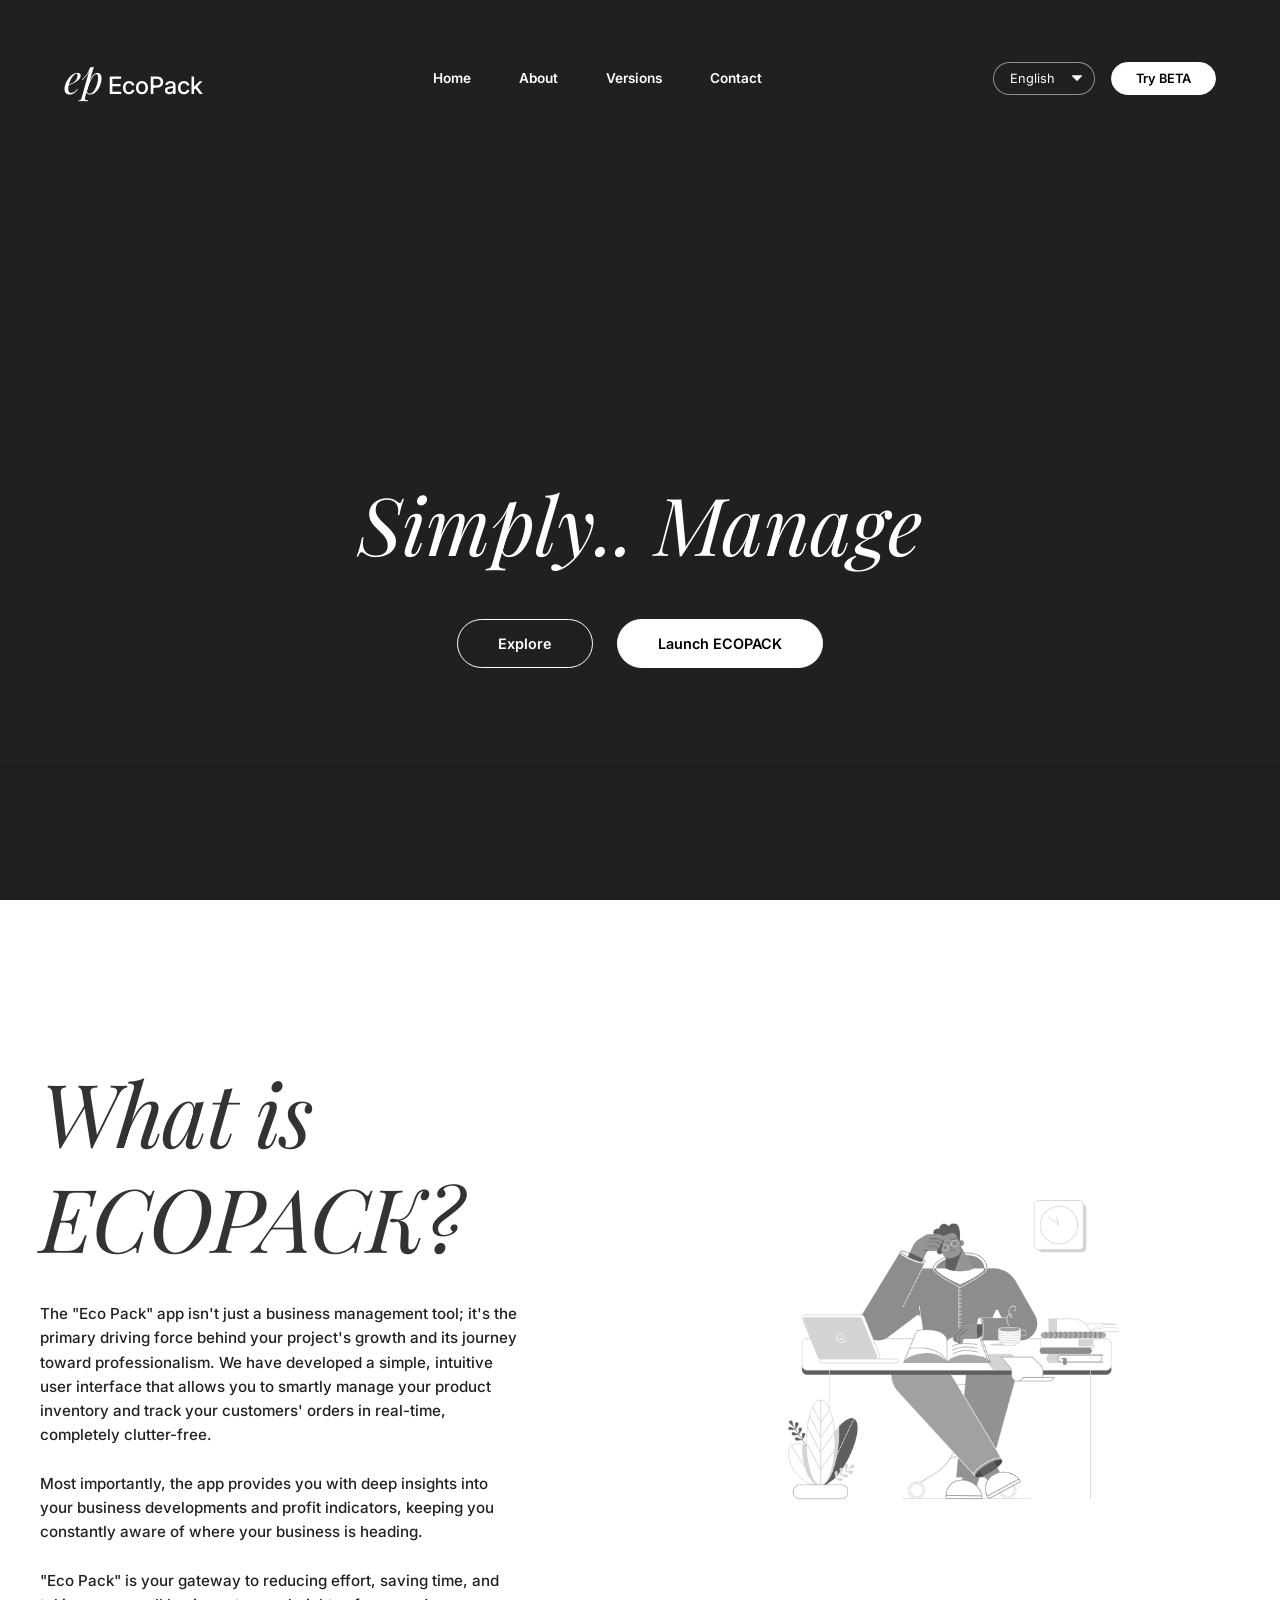
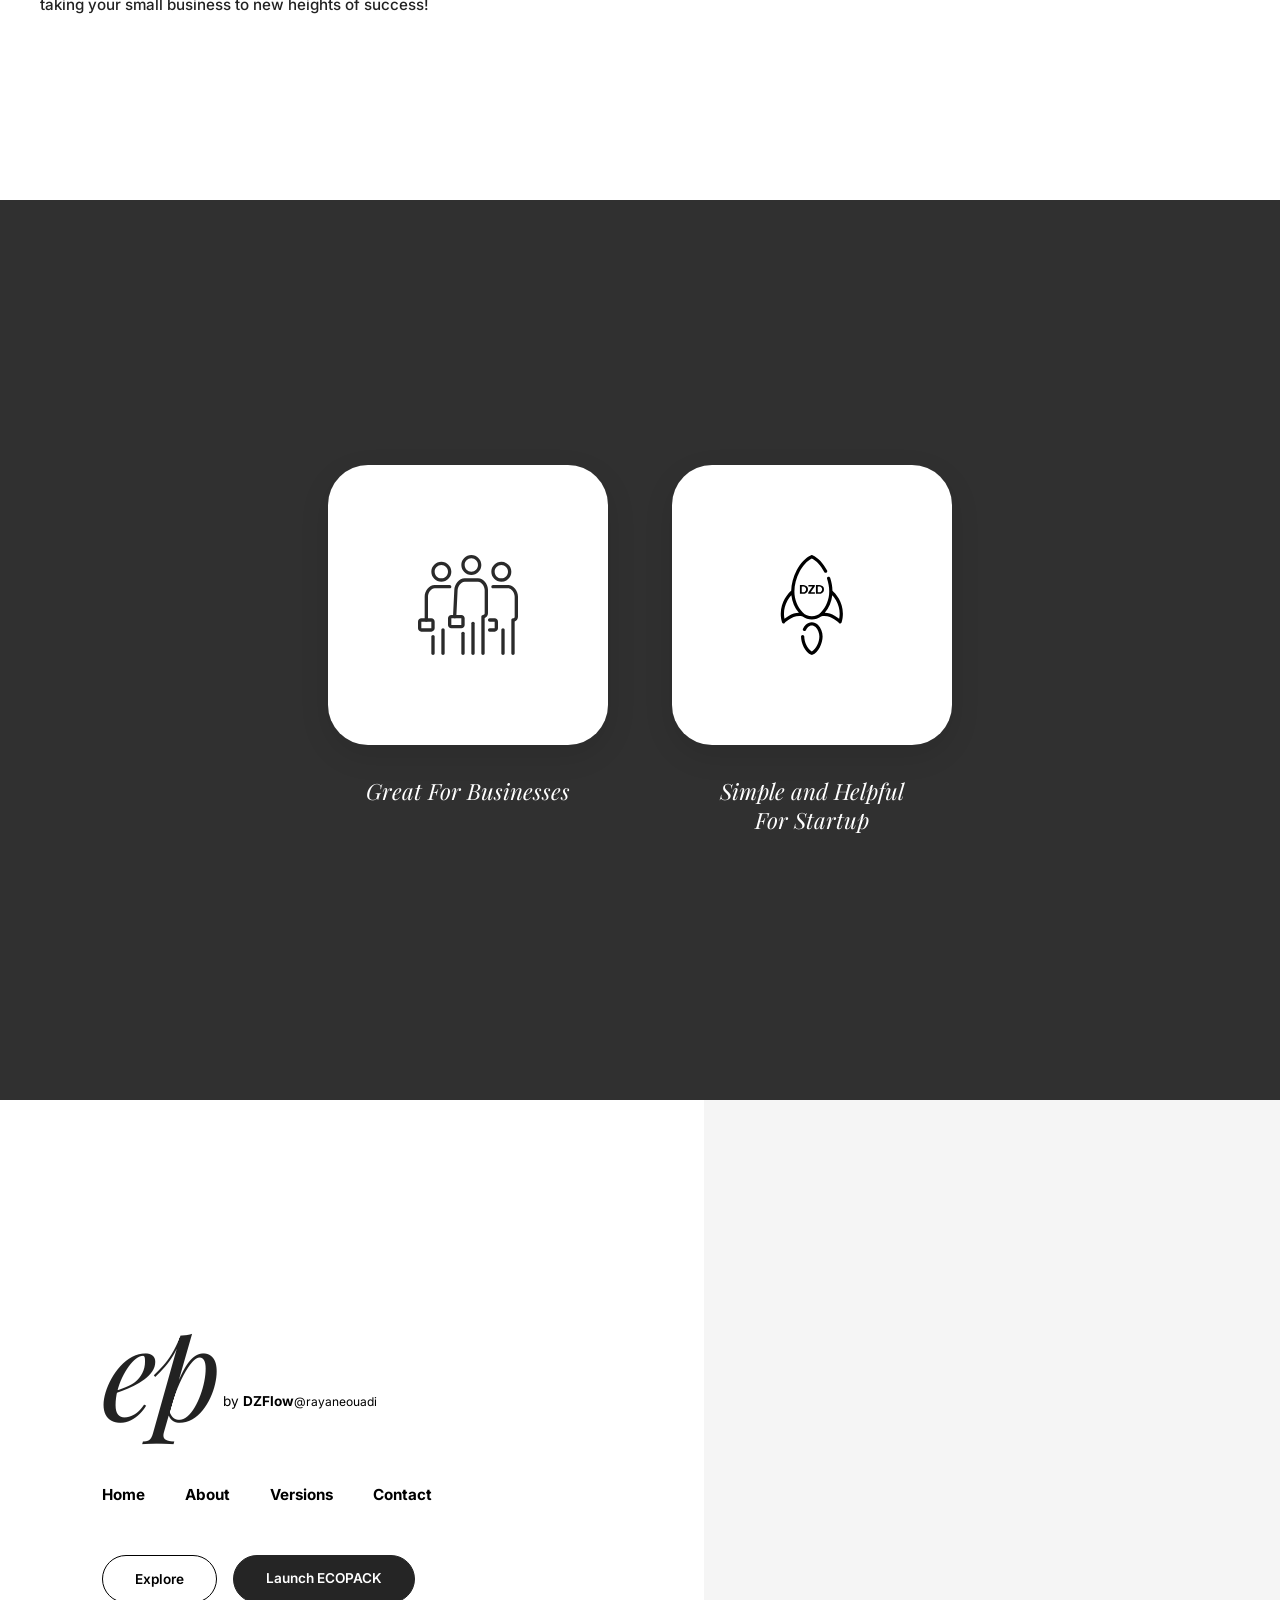
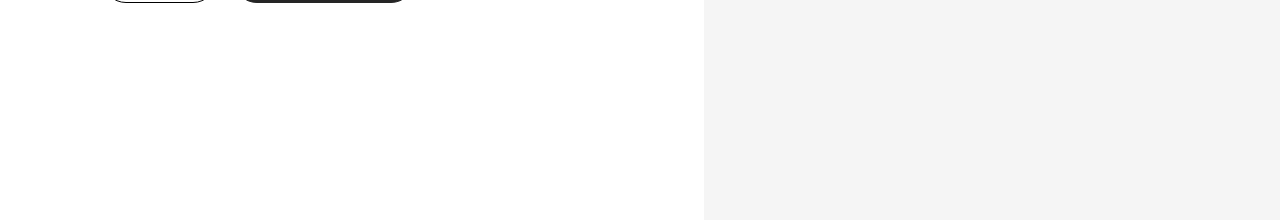
==== index.html @ 65206e0a "1.0" ====
<!DOCTYPE html>
<html lang="en">
<head>
    <meta charset="UTF-8">
    <meta name="viewport" content="width=device-width, initial-scale=1.0">
    <title>DzFlow - ECOPACK</title>
    <link rel="preconnect" href="https://fonts.googleapis.com">
    <link rel="preconnect" href="https://fonts.gstatic.com" crossorigin>
    <link href="https://fonts.googleapis.com/css2?family=Amiri:ital,wght@0,400;0,700;1,400;1,700&family=Cairo:wght@400;600;700&family=Inter:wght@400;500;600;700&family=Playfair+Display:ital,wght@0,400;0,700;1,400;1,600&display=swap" rel="stylesheet">
    <link rel="stylesheet" href="style.css">
</head>
<body>

    <!-- 1. Dark Hero Section (Simply Manage) -->
    <header class="footer-cta" style="min-height: 100vh;">
        <div class="footer-overlay"></div>
        <div class="footer-header hero-stagger">
            <div class="footer-logo">
                <span class="logo-ep">ep</span><span class="logo-ecopack">EcoPack</span>
            </div>
            <nav class="footer-nav">
                <a href="/index.html" data-i18n="nav_home">Home</a>
                <a href="/pages/about.html" data-i18n="nav_about">About</a>
                <a href="/pages/versions.html" data-i18n="nav_versions">Versions</a>
                <a href="/pages/contact.html" data-i18n="nav_contact">Contact</a>
            </nav>
            <div style="display: flex; gap: 1rem; align-items: center;">
                <select id="lang-select" class="lang-switcher">
                    <option value="en">English</option>
                    <option value="fr">Français</option>
                    <option value="es">Español</option>
                    <option value="ar">العربية</option>
                </select>
                <button class="btn btn-footer-filled" style="padding: 0.5rem 1.5rem; font-size: 0.8rem;" data-i18n="btn_try_beta">Try BETA</button>
            </div>
        </div>
        
        <div class="footer-content hero-stagger" style="margin: auto; animation-delay: 0.3s;">
            <h2 data-i18n="hero_title">Simply.. Manage</h2>
            <div class="footer-buttons">
                <a href="https://google.com" class="btn btn-footer-outline-center" data-i18n="btn_explore">Explore</a>
                <a href="https://ecopack-bmas.vercel.app/" class="btn btn-footer-filled" data-i18n="btn_launch" target="_blank">Launch ECOPACK</a>
            </div>
        </div>
    </header>

    <!-- 2. About Section (What is ECOPACK?) -->
    <section class="about">
        <div class="container">
            <div class="about-grid">
                <div class="about-text slide-in-left">
                    <h2 data-i18n="about_title"><i>What is</i><br><i>ECOPACK?</i></h2>
                    <div class="desc-content">
                        <p data-i18n="about_p1">The "Eco Pack" app isn't just a business management tool; it's the primary driving force behind your project's growth and its journey toward professionalism. We have developed a simple, intuitive user interface that allows you to smartly manage your product inventory and track your customers' orders in real-time, completely clutter-free.</p>
                        <p data-i18n="about_p2">Most importantly, the app provides you with deep insights into your business developments and profit indicators, keeping you constantly aware of where your business is heading.</p>
                        <p data-i18n="about_p3">"Eco Pack" is your gateway to reducing effort, saving time, and taking your small business to new heights of success!</p>
                    </div>
                </div>
                <div class="about-image slide-in-right">
                    <img src="src/2-img.png" alt="Working at desk illustration">
                </div>
            </div>
        </div>
    </section>

    <!-- 3. Features Section -->
    <section class="features">
        <div class="features-container">
            <div class="feature-item fade-up delay-1">
                <div class="feature-card">
                    <img src="src/icons/icon-company.svg" alt="Company" style="width: 100px; height: 100px;">
                </div>
                <h3 data-i18n="feature_1">Great For Businesses</h3>
            </div>
            
            <div class="feature-item fade-up delay-2">
                <div class="feature-card">
                    <img src="src/icons/icon-boost.svg" alt="Boost" style="width: 100px; height: 100px;">
                </div>
                <h3 data-i18n="feature_2">Simple and Helpful<br>For Startup</h3>
            </div>
        </div>
    </section>

    <!-- 4. Footer/White Split Layout -->
    <section class="hero fade-up delay-1" style="min-height: 80vh;">
        <div class="hero-left">
            <div class="hero-content">
                <div class="logo-container">
                    <div class="logo-text">ep</div>
                    <div class="logo-subtext">by <strong>DZFlow</strong><span>@rayaneouadi</span></div>
                </div>
                
                <nav class="main-nav">
                    <a href="/index.html" class="active" data-i18n="nav_home">Home</a>
                    <a href="/pages/about.html" data-i18n="nav_about">About</a>
                    <a href="/pages/versions.html" data-i18n="nav_versions">Versions</a>
                    <a href="/pages/contact.html" data-i18n="nav_contact">Contact</a>
                </nav>
                
                <div class="cta-container">
                    <button href="#" class="btn btn-outline" data-i18n="btn_explore">Explore</button>
                    <a href="https://ecopack-bmas.vercel.app/" class="btn btn-filled" data-i18n="btn_launch" target="_blank">Launch ECOPACK</a>
                </div>
            </div>
        </div>
        <div class="hero-right">
            <!-- Replaced with a background image or img tag later -->
            <div class="hero-image-placeholder" style="height: 100%;">
                <video class="hero-video" src="src/videos/v-01.mp4" autoplay loop muted playsinline style="width: 100%; height: 100%; object-fit: cover;"></video>
            </div>
        </div>
    </section>

    <script src="script.js"></script>
</body>
</html>
---- style.css ----
/* Global Styles */
* {
    margin: 0;
    padding: 0;
    box-sizing: border-box;
    text-decoration: none;
}

::selection {
  background-color: #222; /* Changes highlight background */
  color: #ffffff;            /* Changes highlighted text color */
}

/* Optional: Older Firefox browser support */
::-moz-selection {
  background-color: #222;
  color: #ffffff;
}

/* Styles text selection only inside a specific class */
.custom-area::selection {
  background-color: #222;
  color: #ffffff;
}

body {
    font-family: 'Inter', sans-serif;
    color: #111;
    background-color: #fff;
    line-height: 1.5;
    overflow-x: hidden;
}

img {
    max-width: 100%;
    display: block;
}

/* Typography */
h1, h2, h3 {
    line-height: 1.2;
}

/* Hero Section */
.hero {
    display: flex;
    min-height: 100vh;
    width: 100%;
}

.hero-left {
    flex: 1;
    display: flex;
    align-items: center;
    justify-content: center;
    padding: 4rem;
    background-color: #ffffff;
}

.hero-content {
    max-width: 500px;
    width: 100%;
}

.logo-container {
    display: flex;
    align-items: flex-end;
    margin-bottom: 4rem;
}

.logo-text {
    font-family: 'Playfair Display', serif;
    font-style: italic;
    font-size: 8rem;
    line-height: 0.8;
    letter-spacing: -0.05em;
    color: #222;
}

.logo-subtext {
    font-size: 0.85rem;
    margin-left: 0.5rem;
    padding-bottom: 0.5rem;
    color: #000;
}

.logo-subtext span {
    font-size: 0.75rem;
    font-weight: normal;
}

.main-nav {
    display: flex;
    gap: 2.5rem;
    margin-bottom: 3rem;
}

.main-nav a {
    text-decoration: none;
    color: #000;
    font-weight: 700;
    font-size: 0.95rem;
    transition: opacity 0.2s ease;
}

.main-nav a:hover {
    opacity: 0.7;
}

.cta-container {
    display: flex;
    gap: 1rem;
}

.btn {
    padding: 0.8rem 2rem;
    border-radius: 50px;
    font-family: 'Inter', sans-serif;
    font-size: 0.85rem;
    font-weight: 600;
    cursor: pointer;
    transition: all 0.3s ease;
}

.btn-outline {
    background: transparent;
    border: 1px solid #000;
    color: #000;
}

.btn-outline:hover {
    background: #f0f0f0;
}

.btn-filled {
    background: #252525;
    border: 1px solid #252525;
    color: #fff;
}

.btn-filled:hover {
    background: #000;
}

.hero-right {
    flex: 1;
    position: relative;
    background-color: #f5f5f5; /* Fallback */
    overflow: hidden;
}

.hero-image-placeholder {
    width: 100%;
    height: 100%;
}

.hero-image-placeholder img {
    width: 100%;
    height: 100%;
    object-fit: cover;
    object-position: center left;
}

/* About Section */
.about {
    padding: 8rem 2rem;
    background-color: #fff;
    min-height: 100vh;
    display: flex;
    align-items: center;
}

.container {
    max-width: 1200px;
    margin: 0 auto;
    width: 100%;
}

.about-grid {
    display: grid;
    grid-template-columns: 1fr 1fr;
    gap: 4rem;
    align-items: center;
}

.about-text h2 {
    font-family: 'Playfair Display', serif;
    font-size: 5.5rem;
    color: #333;
    margin-bottom: 2rem;
    letter-spacing: -0.02em;
    font-weight: 400;
}

.about-text h2 i {
    font-style: italic;
}

.desc-content {
    max-width: 480px;
}

.desc-content p {
    font-size: 0.95rem;
    font-weight: 500;
    color: #222;
    margin-bottom: 1.5rem;
    line-height: 1.6;
}

.about-image img {
    width: 100%;
    height: auto;
}

/* Features Section */
.features {
    background-color: #303030;
    min-height: 100vh;
    display: flex;
    align-items: center;
    justify-content: center;
    padding: 4rem 2rem;
}

.features-container {
    display: flex;
    gap: 4rem;
    justify-content: center;
    flex-wrap: wrap;
}

.feature-item {
    display: flex;
    flex-direction: column;
    align-items: center;
    text-align: center;
    gap: 2rem;
}

.feature-card {
    background-color: #ffffff;
    width: 280px;
    height: 280px;
    border-radius: 2.5rem;
    display: flex;
    align-items: center;
    justify-content: center;
    box-shadow: 0 10px 30px rgba(0,0,0,0.1);
    transition: transform 0.3s ease;
}

.feature-card:hover {
    transform: translateY(-5px);
}

.feature-item h3 {
    font-family: 'Playfair Display', serif;
    font-style: italic;
    color: #ffffff;
    font-size: 1.4rem;
    font-weight: 400;
    line-height: 1.3;
}

/* Responsive adjustments */
@media (max-width: 992px) {
    .hero {
        flex-direction: column;
    }
    
    .hero-left, .hero-right {
        width: 100%;
        min-height: 50vh;
    }
    
    .about-grid {
        grid-template-columns: 1fr;
    }
    
    .about-text h2 {
        font-size: 4rem;
    }
}

@media (max-width: 768px) {
    .logo-text {
        font-size: 6rem;
    }
    
    .main-nav {
        flex-wrap: wrap;
        gap: 1.5rem;
    }
    
    .features-container {
        gap: 2rem;
    }
}

/* Footer Section */
.footer-cta {
    position: relative;
    min-height: 80vh;
    display: flex;
    flex-direction: column;
    padding: 3rem 4rem;
    background-color: #2b2b2b; /* Dark fallback */
    background-image: url('https://images.unsplash.com/photo-1498050108023-c5249f4df085?q=80&w=2672&auto=format&fit=crop');
    background-size: cover;
    background-position: center;
    color: #fff;
    overflow: hidden;
}

.footer-overlay {
    position: absolute;
    top: 0;
    left: 0;
    right: 0;
    bottom: 0;
    background-color: rgba(30, 30, 30, 0.85); /* Dark tint */
    z-index: 1;
}

.footer-header {
    position: relative;
    z-index: 2;
    display: flex;
    justify-content: space-between;
    align-items: center;
    margin-bottom: auto;
}

.footer-logo {
    display: flex;
    align-items: baseline;
    font-size: 1.5rem;
}

.logo-ep {
    font-family: 'Playfair Display', serif;
    font-style: italic;
    font-size: 2.5rem;
    margin-right: 0.3rem;
}

.logo-ecopack {
    font-weight: 500;
}

.footer-nav {
    display: flex;
    gap: 3rem;
    font-size: 0.85rem;
    font-weight: 600;
}

.footer-nav a {
    color: #fff;
    text-decoration: none;
    transition: opacity 0.3s;
}

.footer-nav a:hover {
    opacity: 0.7;
}

.btn-footer-outline {
    background: transparent;
    border: 1px solid #fff;
    color: #fff;
    border-radius: 50px;
    padding: 0.6rem 1.8rem;
    font-size: 0.85rem;
    cursor: pointer;
    font-weight: 600;
    transition: background 0.3s, color 0.3s;
}

.btn-footer-outline:hover {
    background: #fff;
    color: #000;
}

.footer-content {
    position: relative;
    z-index: 2;
    text-align: center;
    margin-bottom: auto;
    display: flex;
    flex-direction: column;
    align-items: center;
}

.footer-content h2 {
    font-family: 'Playfair Display', serif;
    font-style: italic;
    font-size: 5rem;
    margin-bottom: 3rem;
    font-weight: 400;
}

.footer-buttons {
    display: flex;
    gap: 1.5rem;
    justify-content: center;
}

.btn-footer-outline-center {
    background: transparent;
    border: 1px solid #fff;
    color: #fff;
    border-radius: 50px;
    padding: 0.8rem 2.5rem;
    font-size: 0.9rem;
    cursor: pointer;
    font-weight: 600;
    transition: all 0.3s;
}

.btn-footer-outline-center:hover {
    background: #fff;
    color: #000;
}

.btn-footer-filled {
    background: #fff;
    border: 1px solid #fff;
    color: #000;
    border-radius: 50px;
    padding: 0.8rem 2.5rem;
    font-size: 0.9rem;
    cursor: pointer;
    font-weight: 600;
    transition: all 0.3s;
}

.btn-footer-filled:hover {
    background: #e0e0e0;
}

/* Enhancing Hover Effects */
.btn {
    position: relative;
    overflow: hidden;
    transition: transform 0.3s cubic-bezier(0.175, 0.885, 0.32, 1.275), background 0.3s, color 0.3s;
}

.btn:hover {
    transform: scale(1.05);
}

.feature-card {
    transition: transform 0.4s cubic-bezier(0.175, 0.885, 0.32, 1.275), box-shadow 0.4s ease;
}

.feature-card:hover {
    transform: translateY(-12px) scale(1.03);
    box-shadow: 0 20px 40px rgba(0,0,0,0.15);
}

.logo-ep {
    transition: transform 0.4s cubic-bezier(0.175, 0.885, 0.32, 1.275);
    display: inline-block;
}

.footer-logo:hover .logo-ep, .logo-container:hover .logo-text {
    transform: rotate(-5deg) scale(1.05);
}

.main-nav a, .footer-nav a {
    position: relative;
}

.main-nav a::after, .footer-nav a::after {
    content: '';
    position: absolute;
    width: 0;
    height: 2px;
    bottom: -4px;
    left: 0;
    background-color: currentColor;
    transition: width 0.3s ease;
}

.main-nav a:hover::after, .footer-nav a:hover::after {
    width: 100%;
}

/* Hero Load Animations */
@keyframes fadeInUp {
    from {
        opacity: 0;
        transform: translateY(20px);
    }
    to {
        opacity: 1;
        transform: translateY(0);
    }
}

.hero-stagger {
    opacity: 0;
    animation: fadeInUp 0.8s cubic-bezier(0.2, 0.8, 0.2, 1) forwards;
}

.logo-container.hero-stagger { animation-delay: 0.1s; }
.main-nav.hero-stagger { animation-delay: 0.3s; }
.cta-container.hero-stagger { animation-delay: 0.5s; }

/* Floating Image Animation */
.hero-img-float {
    animation: floatImage 6s ease-in-out infinite;
}

@keyframes floatImage {
    0% { transform: translateY(0px); }
    50% { transform: translateY(-15px); }
    100% { transform: translateY(0px); }
}

/* Footer Background Pan */
.footer-cta {
    background-image: url('src/Background.png');
    background-size: cover;
    background-position: center;
    background-repeat: no-repeat;
    animation: panBackground 25s linear infinite alternate;
}

@keyframes panBackground {
    from { background-position: 0% 50%; }
    to { background-position: 100% 50%; }
}

/* Scroll Animations */
.slide-in-left {
    opacity: 0;
    transform: translateX(-50px);
    transition: opacity 1s cubic-bezier(0.2, 0.8, 0.2, 1), transform 1s cubic-bezier(0.2, 0.8, 0.2, 1);
}

.slide-in-right {
    opacity: 0;
    transform: translateX(50px);
    transition: opacity 1s cubic-bezier(0.2, 0.8, 0.2, 1), transform 1s cubic-bezier(0.2, 0.8, 0.2, 1);
}

.fade-up {
    opacity: 0;
    transform: translateY(40px);
    transition: opacity 1s cubic-bezier(0.2, 0.8, 0.2, 1), transform 1s cubic-bezier(0.2, 0.8, 0.2, 1);
}

.delay-1 { transition-delay: 0.2s; }
.delay-2 { transition-delay: 0.4s; }

.slide-in-left.appear,
.slide-in-right.appear,
.fade-up.appear {
    opacity: 1;
    transform: translate(0);
}

/* Language Switcher */
.lang-switcher {
    background: transparent;
    color: #fff;
    border: 1px solid rgba(255, 255, 255, 0.5);
    padding: 0.5rem 1rem;
    border-radius: 50px;
    font-size: 0.8rem;
    font-family: 'Inter', sans-serif;
    cursor: pointer;
    outline: none;
    transition: all 0.3s ease;
    appearance: none;
    -webkit-appearance: none;
    background-image: url("data:image/svg+xml;charset=US-ASCII,%3Csvg%20xmlns%3D%22http%3A%2F%2Fwww.w3.org%2F2000%2Fsvg%22%20width%3D%22292.4%22%20height%3D%22292.4%22%3E%3Cpath%20fill%3D%22%23FFFFFF%22%20d%3D%22M287%2069.4a17.6%2017.6%200%200%200-13-5.4H18.4c-5%200-9.3%201.8-12.9%205.4A17.6%2017.6%200%200%200%200%2082.2c0%205%201.8%209.3%205.4%2012.9l128%20127.9c3.6%203.6%207.8%205.4%2012.8%205.4s9.2-1.8%2012.8-5.4L287%2095c3.5-3.5%205.4-7.8%205.4-12.8%200-5-1.9-9.2-5.5-12.8z%22%2F%3E%3C%2Fsvg%3E");
    background-repeat: no-repeat;
    background-position: right 0.7rem top 50%;
    background-size: 0.65rem auto;
    padding-right: 2rem;
}

.lang-switcher:hover {
    border-color: #fff;
    background-color: rgba(255, 255, 255, 0.1);
}

.lang-switcher option {
    background: #2b2b2b;
    color: #fff;
}

/* RTL Support */
html[dir="rtl"] {
    text-align: right;
}

html[dir="rtl"] .slide-in-left {
    transform: translateX(50px);
}

html[dir="rtl"] .slide-in-right {
    transform: translateX(-50px);
}

html[dir="rtl"] .lang-switcher {
    background-position: left 0.7rem top 50%;
    padding-left: 2rem;
    padding-right: 1rem;
    font-family: 'Cairo', sans-serif;
}

/* Beautiful Arabic Typography */
html[dir="rtl"] body {
    font-family: 'Cairo', sans-serif;
}

html[dir="rtl"] h2, 
html[dir="rtl"] h3, 
html[dir="rtl"] .logo-ep,
html[dir="rtl"] .feature-item h3 {
    font-family: 'Amiri', serif;
}

html[dir="rtl"] .desc-content {
    margin-right: 0 !important;
    margin-left: auto !important;
    padding-left: 2rem !important; /* Force a left margin so it doesn't attach to the left */
    text-align: right !important;
}

html[dir="rtl"] .desc-content p {
    font-size: 1.05rem; /* Arabic usually needs a slight size bump for readability */
    line-height: 1.8;
    text-align: right !important;
}

html[dir="rtl"] .about-text h2 {
    line-height: 1.4;
    text-align: right !important;
}

html[dir="rtl"] .footer-content h2 {
    font-size: 5rem;
    line-height: 1.3;
}

html[dir="rtl"] .btn {
    font-family: 'Cairo', sans-serif;
    font-size: 0.9rem;
}

@media (max-width: 992px) {
    .footer-header {
        flex-direction: column;
        gap: 2rem;
    }
    
    .footer-content h2 {
        font-size: 4rem;
    }
}

/* --- New Sections Styling --- */
.new-about-section {
    background-color: #303030;
    color: #fff;
    padding: 6rem 4rem;
    display: flex;
    justify-content: space-between;
    gap: 4rem;
}

.new-about-left {
    flex: 1;
    display: flex;
    flex-direction: column;
    gap: 6rem;
}

.new-about-block h2 {
    font-family: 'Playfair Display', serif;
    font-style: italic;
    font-size: 5rem;
    font-weight: 400;
    line-height: 1.1;
    margin-bottom: 1.5rem;
}

.new-about-block p {
    font-family: 'Inter', sans-serif;
    font-size: 0.95rem;
    line-height: 1.6;
    max-width: 500px;
    font-weight: 500;
    color: #eaeaea;
}

.new-about-right {
    flex: 1;
    display: flex;
    flex-direction: column;
    justify-content: center;
}

.new-about-right h2 {
    font-family: 'Playfair Display', serif;
    font-style: italic;
    font-size: 5rem;
    font-weight: 400;
    margin-bottom: 2rem;
    line-height: 1.1;
}

.new-about-right h2 .large-letter {
    font-style: normal;
    font-size: 1.2em;
}

.new-about-right p {
    font-family: 'Inter', sans-serif;
    font-size: 0.95rem;
    line-height: 1.6;
    max-width: 450px;
    margin-bottom: 2.5rem;
    font-weight: 500;
    color: #eaeaea;
}

.new-versions-section {
    background-color: #2b2b2b;
    padding: 6rem 4rem;
    color: #fff;
}

.new-versions-section > h2 {
    font-family: 'Playfair Display', serif;
    font-style: italic;
    font-size: 5rem;
    font-weight: 400;
    margin-bottom: 4rem;
}

.version-card {
    background-color: #d8d8d8;
    color: #111;
    border-radius: 2.5rem;
    padding: 3rem 4rem;
    display: flex;
    justify-content: space-between;
    align-items: center;
}

.version-info h3 {
    font-family: 'Playfair Display', serif;
    font-style: italic;
    font-size: 5rem;
    font-weight: 400;
    line-height: 1;
    margin-bottom: 1rem;
    color: #222;
}

.version-info p {
    font-family: 'Inter', sans-serif;
    font-size: 0.9rem;
    font-weight: 500;
    color: #333;
}

.new-footer-section {
    background-color: #303030;
    color: #fff;
    padding: 6rem 4rem 2rem 4rem;
    display: flex;
    flex-direction: column;
}

.footer-top-credit {
    text-align: center;
    font-family: 'Inter', sans-serif;
    font-size: 0.85rem;
    margin-bottom: 6rem;
    color: #eaeaea;
}

.footer-columns {
    display: flex;
    justify-content: space-between;
    margin-bottom: 8rem;
}

.footer-col-left {
    flex: 1;
    display: flex;
    flex-direction: column;
    gap: 4rem;
}

.footer-big-logo {
    display: flex;
    align-items: flex-end;
}

.footer-big-logo .logo-text {
    font-family: 'Playfair Display', serif;
    font-style: italic;
    color: #fff;
    font-size: 10rem;
    line-height: 0.7;
    letter-spacing: -0.05em;
    margin-right: 1rem;
}

.footer-big-logo .logo-subtext {
    color: #fff;
    font-family: 'Inter', sans-serif;
    font-size: 1rem;
    padding-bottom: 0.5rem;
}

.contact-block h3 {
    font-family: 'Playfair Display', serif;
    font-style: italic;
    font-size: 4.5rem;
    font-weight: 400;
    margin-bottom: 1rem;
}

.contact-block p {
    font-family: 'Inter', sans-serif;
    font-size: 0.9rem;
    font-weight: 500;
    margin-left: 1rem;
}

.footer-col-right {
    flex: 1;
    display: flex;
    flex-direction: column;
    justify-content: center;
}

.footer-col-right h3 {
    font-family: 'Playfair Display', serif;
    font-style: italic;
    font-size: 4.5rem;
    font-weight: 400;
    margin-bottom: 1.5rem;
}

.footer-col-right p {
    font-family: 'Inter', sans-serif;
    font-size: 0.9rem;
    font-weight: 500;
    margin-bottom: 1.5rem;
}

.social-icons {
    display: flex;
    gap: 0.8rem;
}

.social-icon {
    width: 35px;
    height: 35px;
    background-color: #fff;
    color: #111;
    border-radius: 0.5rem;
    display: flex;
    justify-content: center;
    align-items: center;
    text-decoration: none;
    transition: transform 0.3s;
}

.social-icon:hover {
    transform: translateY(-3px);
}

.social-icon svg {
    width: 20px;
    height: 20px;
    fill: currentColor;
}

.footer-bottom-bar {
    display: flex;
    justify-content: space-between;
    font-family: 'Inter', sans-serif;
    font-style: italic;
    font-size: 0.85rem;
    color: #999;
    padding-top: 2rem;
    border-top: 1px solid rgba(255,255,255,0.1);
}

@media (max-width: 992px) {
    .new-about-section, .footer-columns {
        flex-direction: column;
        gap: 4rem;
    }
    
    .version-card {
        flex-direction: column;
        align-items: flex-start;
        gap: 2rem;
    }
}

/* --- New Pages Load Animations --- */
.animate-fade-up {
    opacity: 0;
    animation: fadeInUp 0.8s cubic-bezier(0.2, 0.8, 0.2, 1) forwards;
}

.animate-slide-left {
    opacity: 0;
    animation: slideInLeftAnim 0.8s cubic-bezier(0.2, 0.8, 0.2, 1) forwards;
}

@keyframes slideInLeftAnim {
    from { opacity: 0; transform: translateX(-50px); }
    to { opacity: 1; transform: translateX(0); }
}

.animate-slide-right {
    opacity: 0;
    animation: slideInRightAnim 0.8s cubic-bezier(0.2, 0.8, 0.2, 1) forwards;
}

@keyframes slideInRightAnim {
    from { opacity: 0; transform: translateX(50px); }
    to { opacity: 1; transform: translateX(0); }
}

.anim-d-1 { animation-delay: 0.1s; }
.anim-d-2 { animation-delay: 0.2s; }
.anim-d-3 { animation-delay: 0.3s; }
.anim-d-4 { animation-delay: 0.4s; }
.anim-d-5 { animation-delay: 0.5s; }

/* Stagger social icons */
.social-icons-animated .social-icon {
    opacity: 0;
    animation: fadeInUp 0.5s cubic-bezier(0.2, 0.8, 0.2, 1) forwards;
}
.social-icons-animated .social-icon:nth-child(1) { animation-delay: 0.6s; }
.social-icons-animated .social-icon:nth-child(2) { animation-delay: 0.7s; }
.social-icons-animated .social-icon:nth-child(3) { animation-delay: 0.8s; }
.social-icons-animated .social-icon:nth-child(4) { animation-delay: 0.9s; }
.social-icons-animated .social-icon:nth-child(5) { animation-delay: 1.0s; }

/* Scale up for cards */
.animate-scale-up {
    opacity: 0;
    animation: scaleUpAnim 0.8s cubic-bezier(0.175, 0.885, 0.32, 1.275) forwards;
}

@keyframes scaleUpAnim {
    from { opacity: 0; transform: scale(0.9); }
    to { opacity: 1; transform: scale(1); }
}
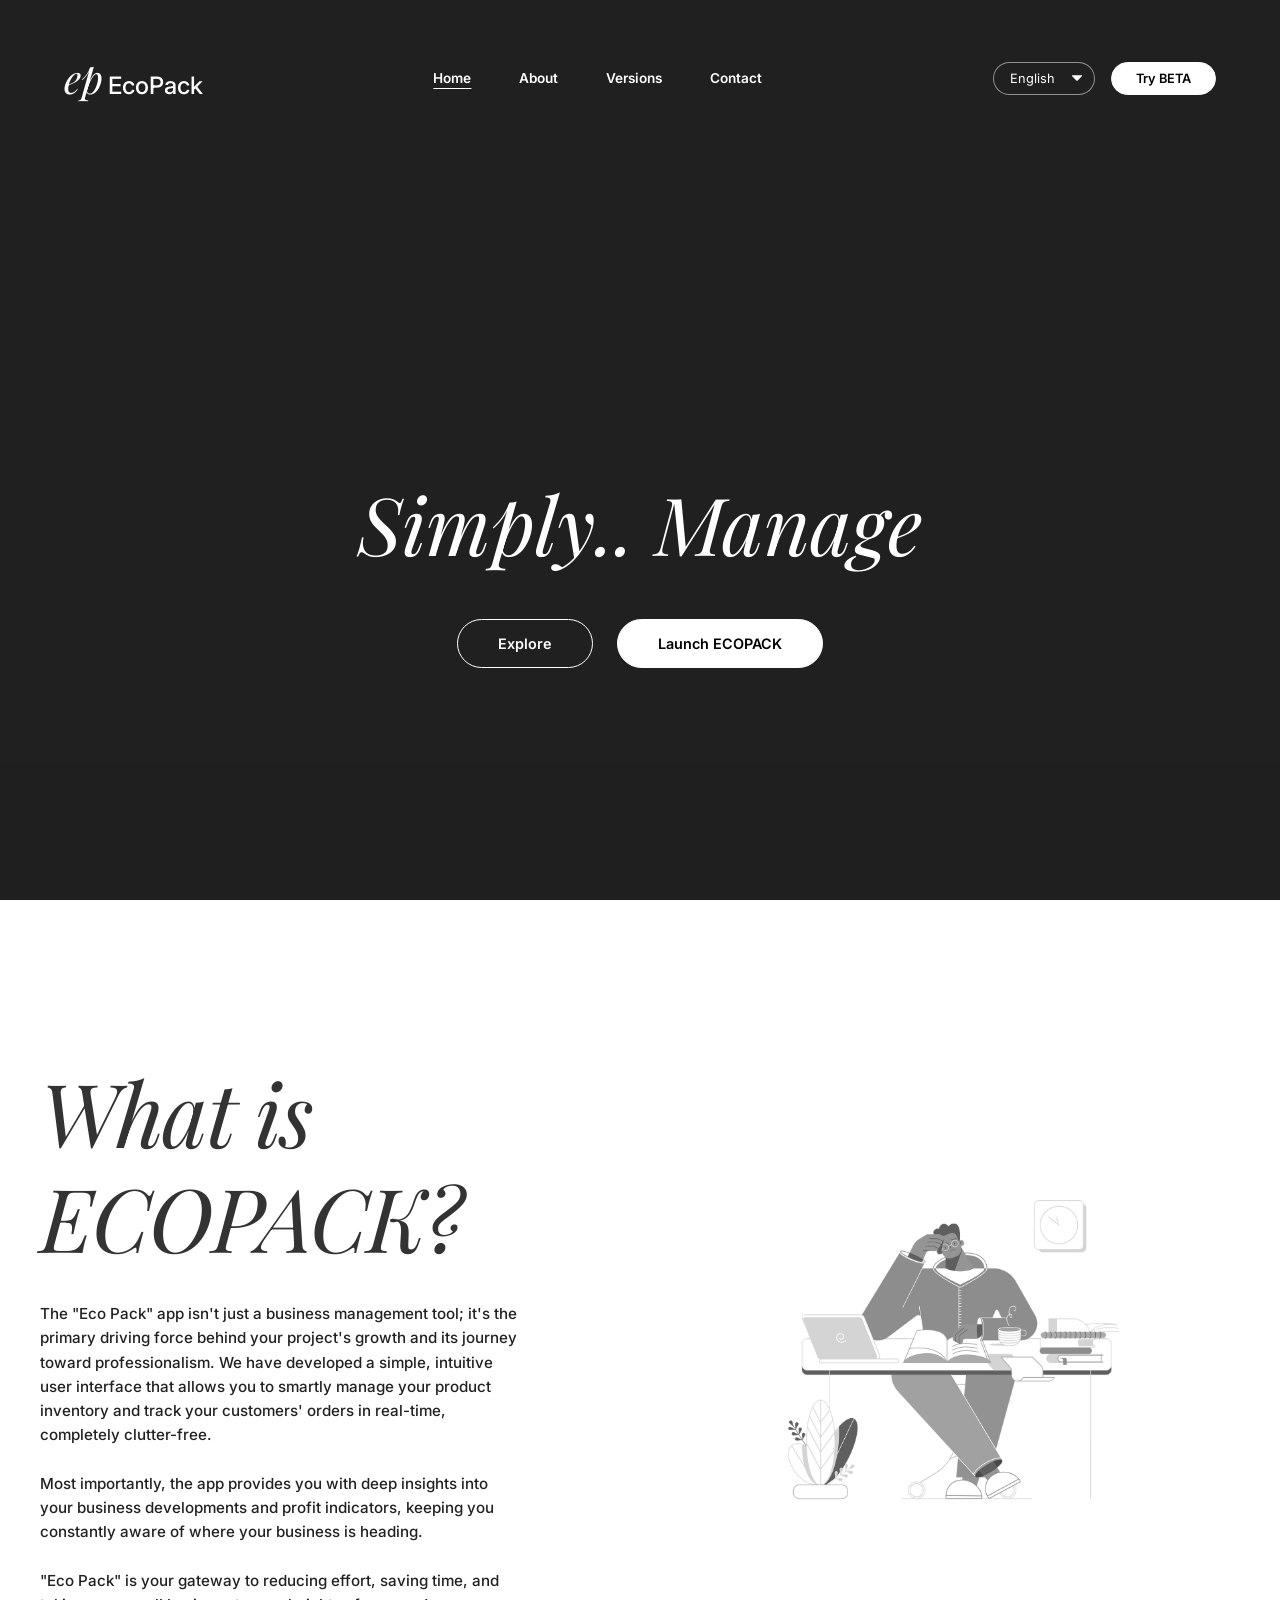
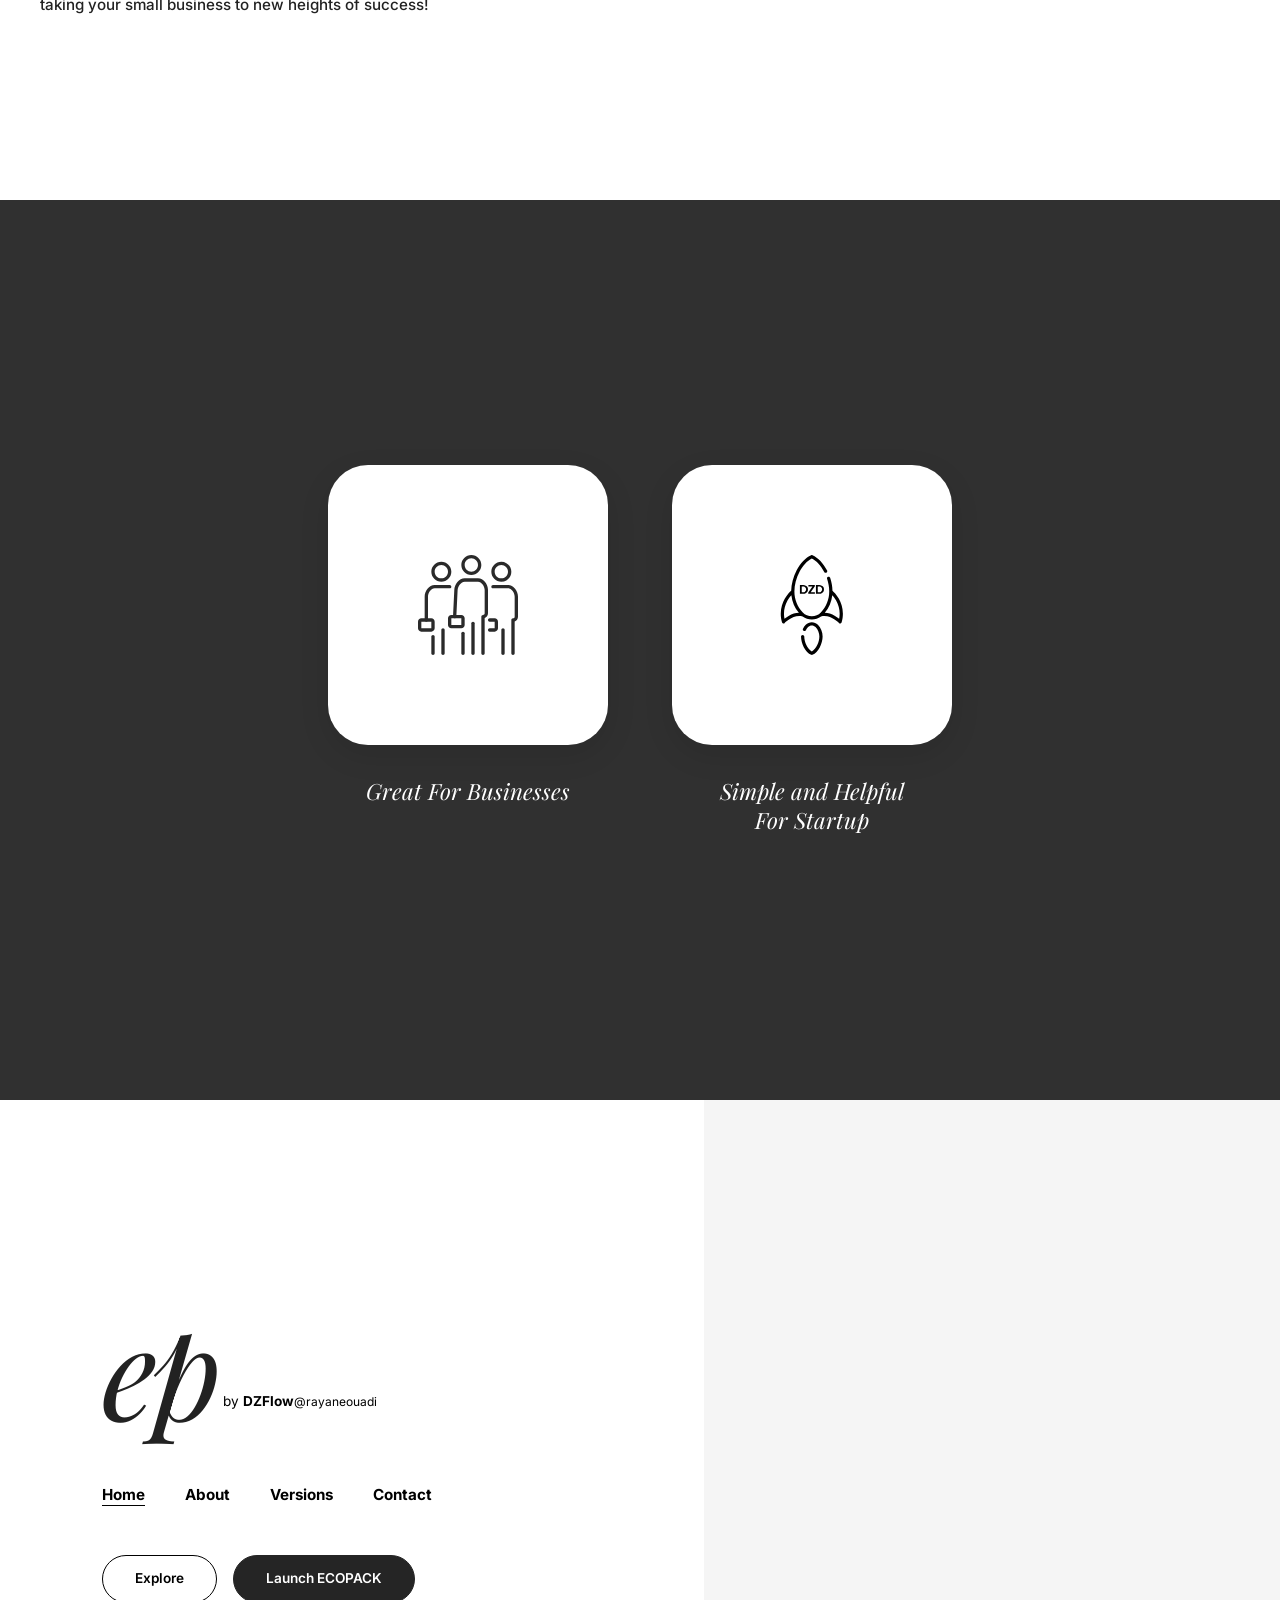
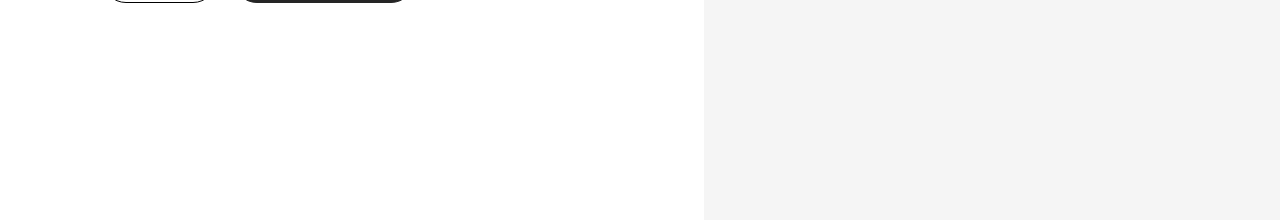
==== commit 23569b36: "2.5" ====
--- a/index.html
+++ b/index.html
@@ -4,6 +4,15 @@
     <meta charset="UTF-8">
     <meta name="viewport" content="width=device-width, initial-scale=1.0">
     <title>DzFlow - ECOPACK</title>
+    <script>
+        (function () {
+            const path = window.location.pathname.replace(/\\/g, '/');
+            const base = document.createElement('base');
+
+            base.href = /\/pages\/[^/]+\.html?$/.test(path) ? '../' : './';
+            document.head.appendChild(base);
+        })();
+    </script>
     <link rel="preconnect" href="https://fonts.googleapis.com">
     <link rel="preconnect" href="https://fonts.gstatic.com" crossorigin>
     <link href="https://fonts.googleapis.com/css2?family=Amiri:ital,wght@0,400;0,700;1,400;1,700&family=Cairo:wght@400;600;700&family=Inter:wght@400;500;600;700&family=Playfair+Display:ital,wght@0,400;0,700;1,400;1,600&display=swap" rel="stylesheet">
@@ -19,10 +28,10 @@
                 <span class="logo-ep">ep</span><span class="logo-ecopack">EcoPack</span>
             </div>
             <nav class="footer-nav">
-                <a href="/index.html" data-i18n="nav_home">Home</a>
-                <a href="/pages/about.html" data-i18n="nav_about">About</a>
-                <a href="/pages/versions.html" data-i18n="nav_versions">Versions</a>
-                <a href="/pages/contact.html" data-i18n="nav_contact">Contact</a>
+                <a href="index.html" class="active" data-route="home" data-i18n="nav_home">Home</a>
+                <a href="pages/about.html" data-route="about" data-i18n="nav_about">About</a>
+                <a href="pages/versions.html" data-route="versions" data-i18n="nav_versions">Versions</a>
+                <a href="pages/contact.html" data-route="contact" data-i18n="nav_contact">Contact</a>
             </nav>
             <div style="display: flex; gap: 1rem; align-items: center;">
                 <select id="lang-select" class="lang-switcher">
@@ -45,7 +54,7 @@
     </header>
 
     <!-- 2. About Section (What is ECOPACK?) -->
-    <section class="about">
+    <section id="about" class="about">
         <div class="container">
             <div class="about-grid">
                 <div class="about-text slide-in-left">
@@ -92,14 +101,14 @@
                 </div>
                 
                 <nav class="main-nav">
-                    <a href="/index.html" class="active" data-i18n="nav_home">Home</a>
-                    <a href="/pages/about.html" data-i18n="nav_about">About</a>
-                    <a href="/pages/versions.html" data-i18n="nav_versions">Versions</a>
-                    <a href="/pages/contact.html" data-i18n="nav_contact">Contact</a>
+                    <a href="index.html" class="active" data-route="home" data-i18n="nav_home">Home</a>
+                    <a href="pages/about.html" data-route="about" data-i18n="nav_about">About</a>
+                    <a href="pages/versions.html" data-route="versions" data-i18n="nav_versions">Versions</a>
+                    <a href="pages/contact.html" data-route="contact" data-i18n="nav_contact">Contact</a>
                 </nav>
                 
                 <div class="cta-container">
-                    <button href="#" class="btn btn-outline" data-i18n="btn_explore">Explore</button>
+                    <a href="#about" class="btn btn-outline" data-i18n="btn_explore">Explore</a>
                     <a href="https://ecopack-bmas.vercel.app/" class="btn btn-filled" data-i18n="btn_launch" target="_blank">Launch ECOPACK</a>
                 </div>
             </div>
--- a/style.css
+++ b/style.css
@@ -105,6 +105,13 @@
 
 .main-nav a:hover {
     opacity: 0.7;
+}
+
+.main-nav a.active,
+.main-nav a[aria-current="page"] {
+    opacity: 1;
+    text-decoration: underline;
+    text-underline-offset: 5px;
 }
 
 .cta-container {
@@ -364,6 +371,13 @@
 
 .footer-nav a:hover {
     opacity: 0.7;
+}
+
+.footer-nav a.active,
+.footer-nav a[aria-current="page"] {
+    opacity: 1;
+    text-decoration: underline;
+    text-underline-offset: 5px;
 }
 
 .btn-footer-outline {
@@ -965,4 +979,3 @@
     from { opacity: 0; transform: scale(0.9); }
     to { opacity: 1; transform: scale(1); }
 }
-
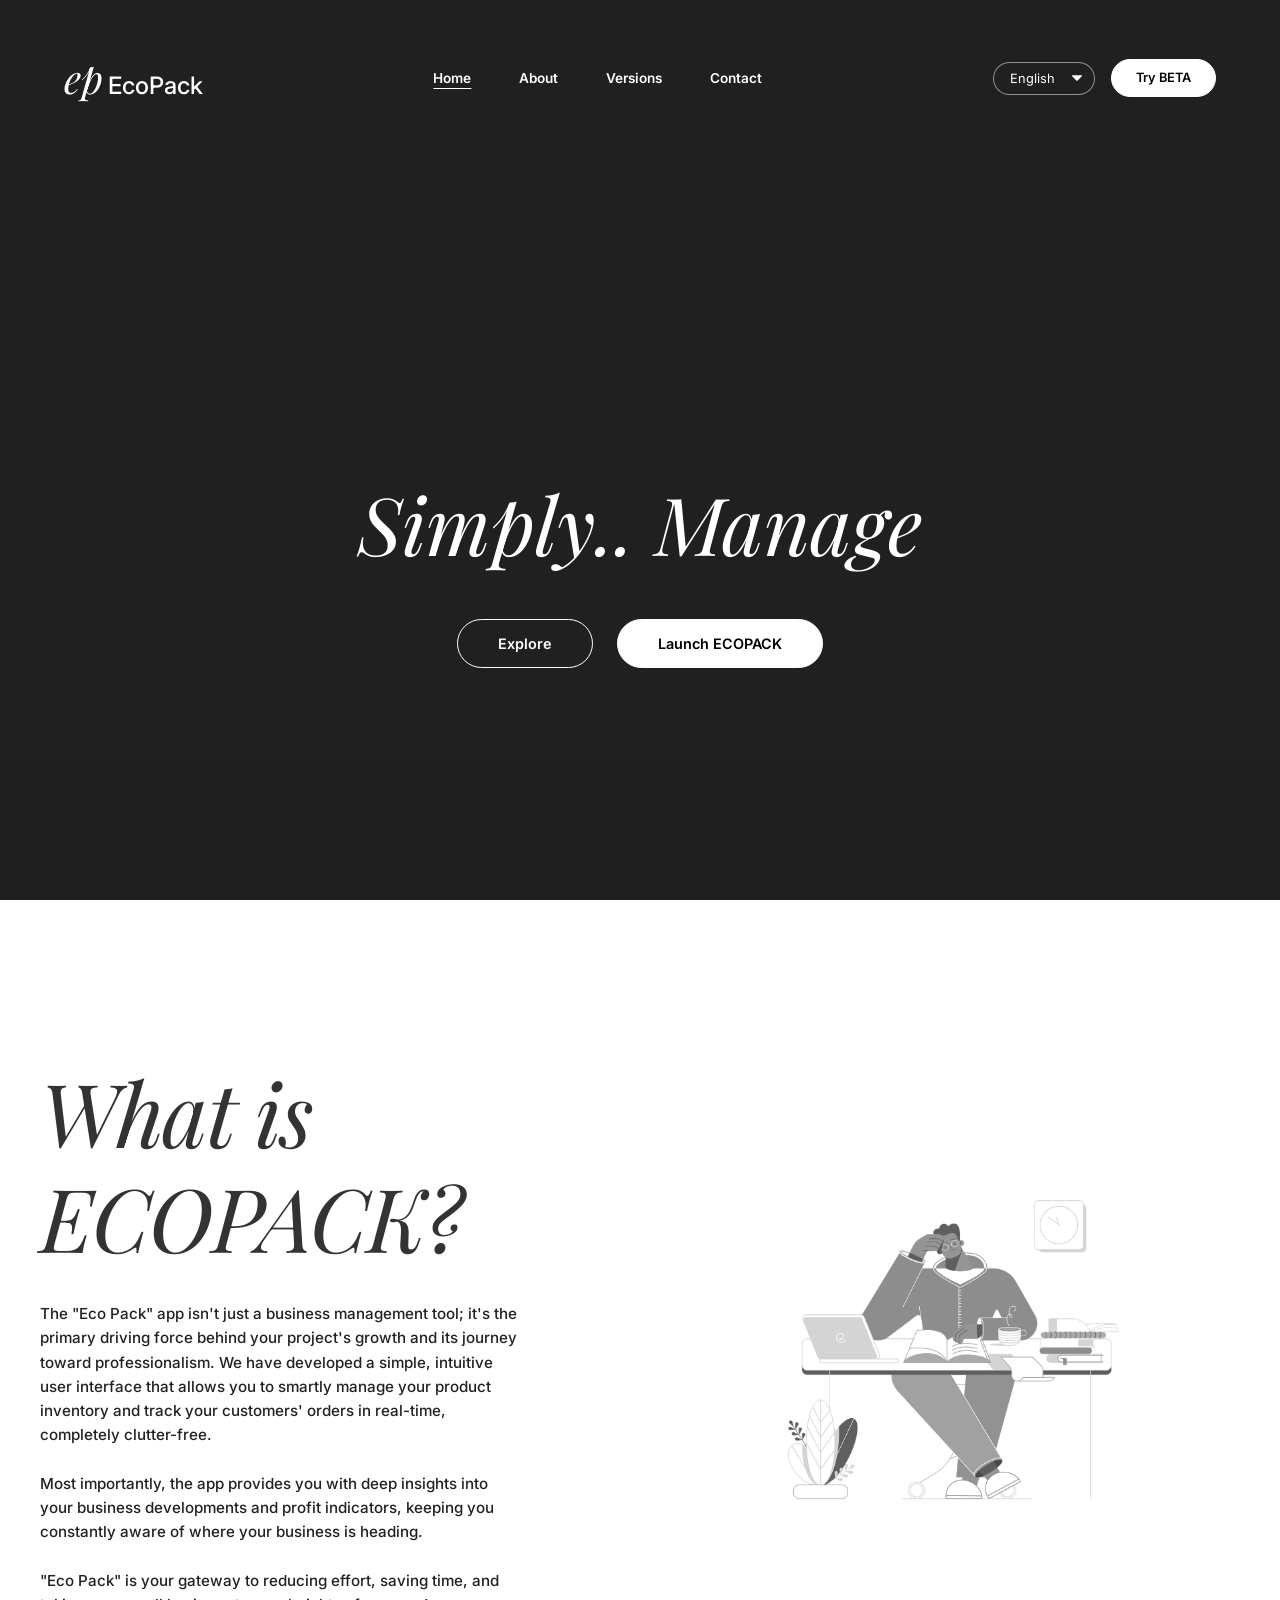
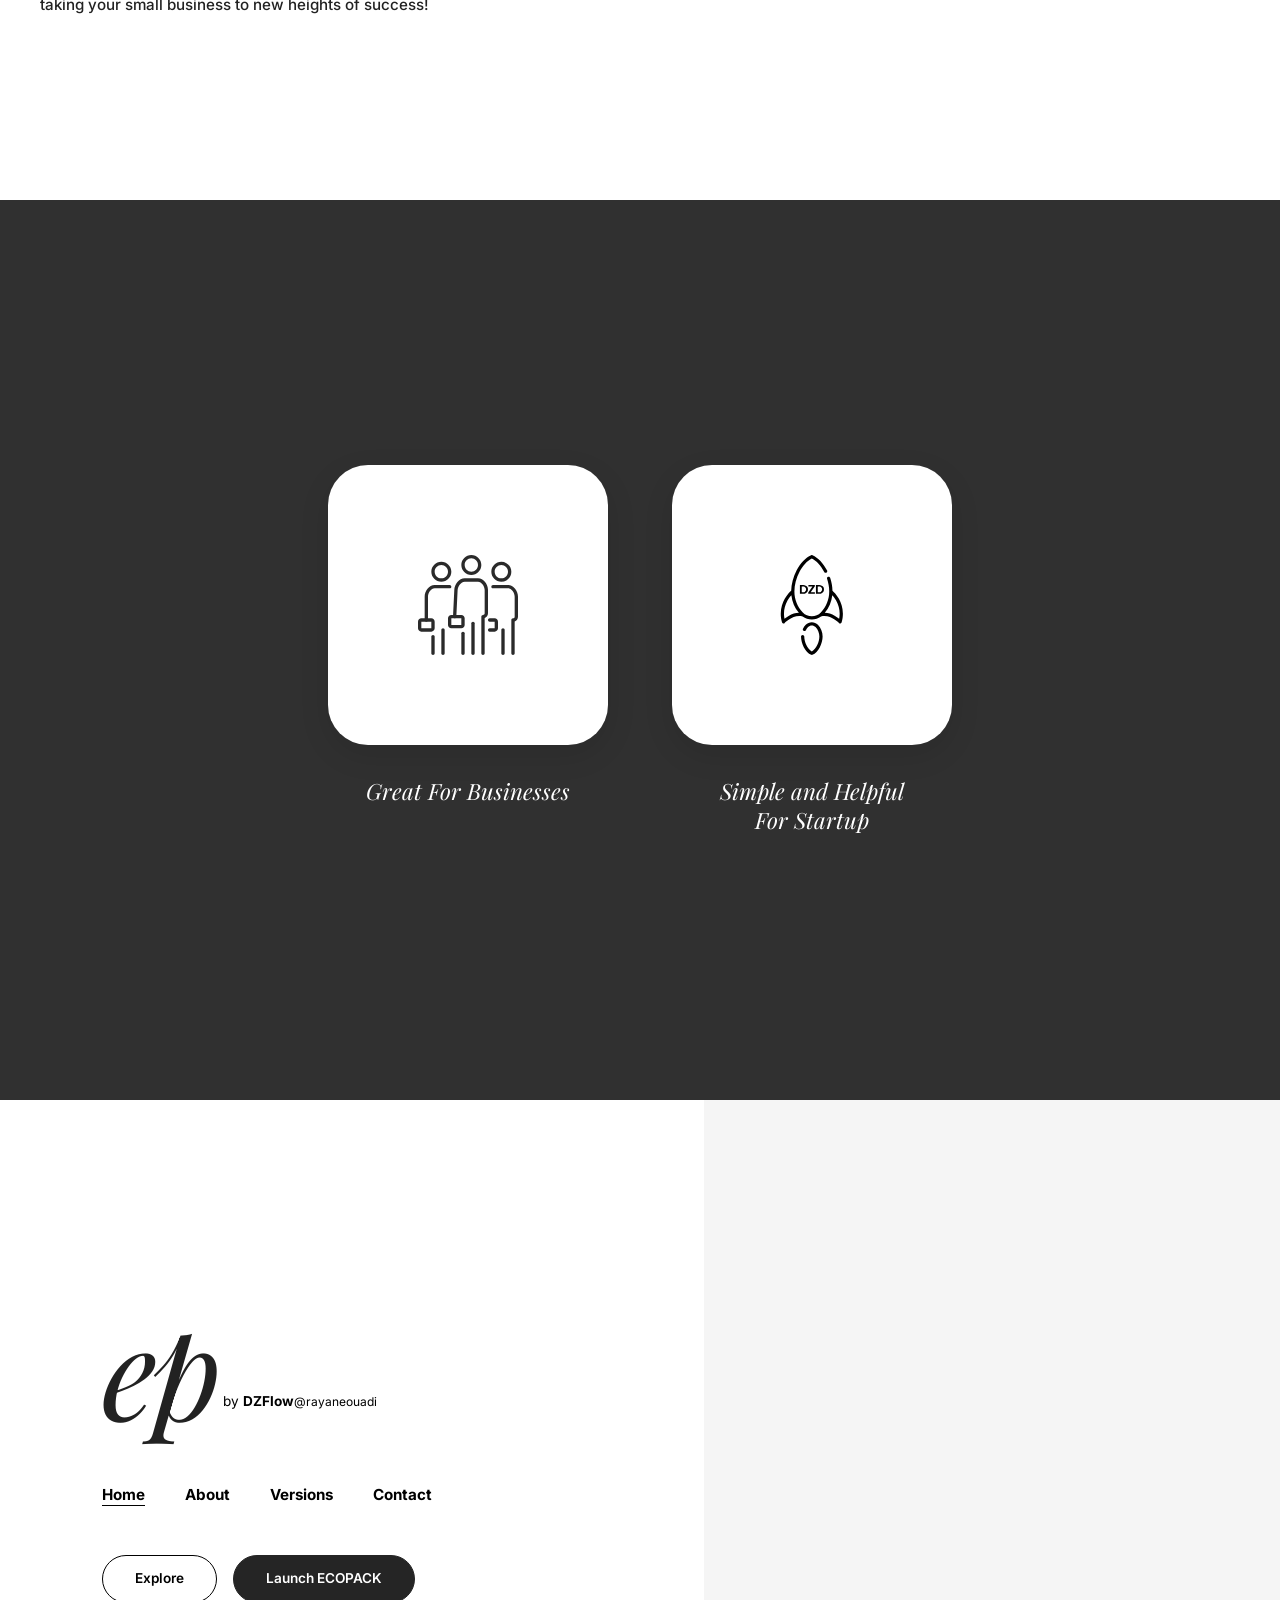
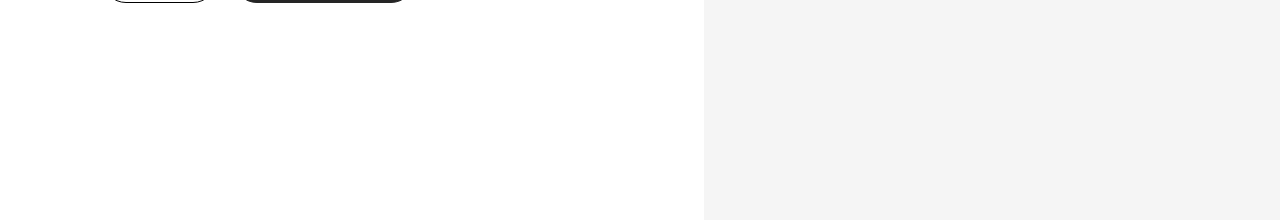
==== commit e820f4f5: "5.0 Add complete website structure including About, Versions, and Contact pages. Organize assets int" ====
--- a/index.html
+++ b/index.html
@@ -4,19 +4,12 @@
     <meta charset="UTF-8">
     <meta name="viewport" content="width=device-width, initial-scale=1.0">
     <title>DzFlow - ECOPACK</title>
-    <script>
-        (function () {
-            const path = window.location.pathname.replace(/\\/g, '/');
-            const base = document.createElement('base');
-
-            base.href = /\/pages\/[^/]+\.html?$/.test(path) ? '../' : './';
-            document.head.appendChild(base);
-        })();
-    </script>
+    <meta name="description" content="ECOPACK presentation website by DZFlow. Discover the app, its features, and available versions.">
+    <link rel="icon" type="image/svg+xml" href="assets/icons/ecopackico.svg">
     <link rel="preconnect" href="https://fonts.googleapis.com">
     <link rel="preconnect" href="https://fonts.gstatic.com" crossorigin>
     <link href="https://fonts.googleapis.com/css2?family=Amiri:ital,wght@0,400;0,700;1,400;1,700&family=Cairo:wght@400;600;700&family=Inter:wght@400;500;600;700&family=Playfair+Display:ital,wght@0,400;0,700;1,400;1,600&display=swap" rel="stylesheet">
-    <link rel="stylesheet" href="style.css">
+    <link rel="stylesheet" href="assets/css/style.css">
 </head>
 <body>
 
@@ -29,18 +22,18 @@
             </div>
             <nav class="footer-nav">
                 <a href="index.html" class="active" data-route="home" data-i18n="nav_home">Home</a>
-                <a href="pages/about.html" data-route="about" data-i18n="nav_about">About</a>
-                <a href="pages/versions.html" data-route="versions" data-i18n="nav_versions">Versions</a>
-                <a href="pages/contact.html" data-route="contact" data-i18n="nav_contact">Contact</a>
+                <a href="about.html" data-route="about" data-i18n="nav_about">About</a>
+                <a href="versions.html" data-route="versions" data-i18n="nav_versions">Versions</a>
+                <a href="contact.html" data-route="contact" data-i18n="nav_contact">Contact</a>
             </nav>
-            <div style="display: flex; gap: 1rem; align-items: center;">
+            <div class="site-header-actions">
                 <select id="lang-select" class="lang-switcher">
                     <option value="en">English</option>
                     <option value="fr">Français</option>
                     <option value="es">Español</option>
                     <option value="ar">العربية</option>
                 </select>
-                <button class="btn btn-footer-filled" style="padding: 0.5rem 1.5rem; font-size: 0.8rem;" data-i18n="btn_try_beta">Try BETA</button>
+                <a href="https://ecopack-bmas.vercel.app/" target="_blank" rel="noopener noreferrer" class="btn btn-footer-filled" style="padding: 0.5rem 1.5rem; font-size: 0.8rem;" data-i18n="btn_try_beta">Try BETA</a>
             </div>
         </div>
         
@@ -48,7 +41,7 @@
             <h2 data-i18n="hero_title">Simply.. Manage</h2>
             <div class="footer-buttons">
                 <a href="https://google.com" class="btn btn-footer-outline-center" data-i18n="btn_explore">Explore</a>
-                <a href="https://ecopack-bmas.vercel.app/" class="btn btn-footer-filled" data-i18n="btn_launch" target="_blank">Launch ECOPACK</a>
+                <a href="https://ecopack-bmas.vercel.app/" class="btn btn-footer-filled" data-i18n="btn_launch" target="_blank" rel="noopener noreferrer">Launch ECOPACK</a>
             </div>
         </div>
     </header>
@@ -66,7 +59,7 @@
                     </div>
                 </div>
                 <div class="about-image slide-in-right">
-                    <img src="src/2-img.png" alt="Working at desk illustration">
+                    <img src="assets/images/2-img.png" alt="Working at desk illustration">
                 </div>
             </div>
         </div>
@@ -77,14 +70,14 @@
         <div class="features-container">
             <div class="feature-item fade-up delay-1">
                 <div class="feature-card">
-                    <img src="src/icons/icon-company.svg" alt="Company" style="width: 100px; height: 100px;">
+                    <img src="assets/icons/icon-company.svg" alt="Company" style="width: 100px; height: 100px;">
                 </div>
                 <h3 data-i18n="feature_1">Great For Businesses</h3>
             </div>
             
             <div class="feature-item fade-up delay-2">
                 <div class="feature-card">
-                    <img src="src/icons/icon-boost.svg" alt="Boost" style="width: 100px; height: 100px;">
+                    <img src="assets/icons/icon-boost.svg" alt="Boost" style="width: 100px; height: 100px;">
                 </div>
                 <h3 data-i18n="feature_2">Simple and Helpful<br>For Startup</h3>
             </div>
@@ -102,25 +95,24 @@
                 
                 <nav class="main-nav">
                     <a href="index.html" class="active" data-route="home" data-i18n="nav_home">Home</a>
-                    <a href="pages/about.html" data-route="about" data-i18n="nav_about">About</a>
-                    <a href="pages/versions.html" data-route="versions" data-i18n="nav_versions">Versions</a>
-                    <a href="pages/contact.html" data-route="contact" data-i18n="nav_contact">Contact</a>
+                    <a href="about.html" data-route="about" data-i18n="nav_about">About</a>
+                    <a href="versions.html" data-route="versions" data-i18n="nav_versions">Versions</a>
+                    <a href="contact.html" data-route="contact" data-i18n="nav_contact">Contact</a>
                 </nav>
                 
                 <div class="cta-container">
                     <a href="#about" class="btn btn-outline" data-i18n="btn_explore">Explore</a>
-                    <a href="https://ecopack-bmas.vercel.app/" class="btn btn-filled" data-i18n="btn_launch" target="_blank">Launch ECOPACK</a>
+                    <a href="https://ecopack-bmas.vercel.app/" class="btn btn-filled" data-i18n="btn_launch" target="_blank" rel="noopener noreferrer">Launch ECOPACK</a>
                 </div>
             </div>
         </div>
         <div class="hero-right">
-            <!-- Replaced with a background image or img tag later -->
             <div class="hero-image-placeholder" style="height: 100%;">
-                <video class="hero-video" src="src/videos/v-01.mp4" autoplay loop muted playsinline style="width: 100%; height: 100%; object-fit: cover;"></video>
+                <video class="hero-video" src="assets/videos/v-01.mp4" autoplay loop muted playsinline style="width: 100%; height: 100%; object-fit: cover;"></video>
             </div>
         </div>
     </section>
 
-    <script src="script.js"></script>
+    <script src="assets/js/script.js"></script>
 </body>
 </html>
--- a/assets/css/style.css
+++ b/assets/css/style.css
@@ -0,0 +1,1062 @@
+/* Global Styles */
+* {
+    margin: 0;
+    padding: 0;
+    box-sizing: border-box;
+    text-decoration: none;
+}
+
+::selection {
+  background-color: #222; /* Changes highlight background */
+  color: #ffffff;            /* Changes highlighted text color */
+}
+
+/* Optional: Older Firefox browser support */
+::-moz-selection {
+  background-color: #222;
+  color: #ffffff;
+}
+
+/* Styles text selection only inside a specific class */
+.custom-area::selection {
+  background-color: #222;
+  color: #ffffff;
+}
+
+body {
+    font-family: 'Inter', sans-serif;
+    color: #111;
+    background-color: #fff;
+    line-height: 1.5;
+    overflow-x: hidden;
+}
+
+body.page-about,
+body.page-contact,
+body.page-versions {
+    min-height: 100vh;
+    color: #fff;
+}
+
+body.page-about,
+body.page-contact {
+    background-color: #303030;
+}
+
+body.page-versions {
+    background-color: #2b2b2b;
+}
+
+img {
+    max-width: 100%;
+    display: block;
+}
+
+video {
+    display: block;
+}
+
+a {
+    color: inherit;
+}
+
+/* Typography */
+h1, h2, h3 {
+    line-height: 1.2;
+}
+
+/* Hero Section */
+.hero {
+    display: flex;
+    min-height: 100vh;
+    width: 100%;
+}
+
+.hero-left {
+    flex: 1;
+    display: flex;
+    align-items: center;
+    justify-content: center;
+    padding: 4rem;
+    background-color: #ffffff;
+}
+
+.hero-content {
+    max-width: 500px;
+    width: 100%;
+}
+
+.logo-container {
+    display: flex;
+    align-items: flex-end;
+    margin-bottom: 4rem;
+}
+
+.logo-text {
+    font-family: 'Playfair Display', serif;
+    font-style: italic;
+    font-size: 8rem;
+    line-height: 0.8;
+    letter-spacing: -0.05em;
+    color: #222;
+}
+
+.logo-subtext {
+    font-size: 0.85rem;
+    margin-left: 0.5rem;
+    padding-bottom: 0.5rem;
+    color: #000;
+}
+
+.logo-subtext span {
+    font-size: 0.75rem;
+    font-weight: normal;
+}
+
+.main-nav {
+    display: flex;
+    gap: 2.5rem;
+    margin-bottom: 3rem;
+}
+
+.main-nav a {
+    text-decoration: none;
+    color: #000;
+    font-weight: 700;
+    font-size: 0.95rem;
+    transition: opacity 0.2s ease;
+}
+
+.main-nav a:hover {
+    opacity: 0.7;
+}
+
+.main-nav a.active,
+.main-nav a[aria-current="page"] {
+    opacity: 1;
+    text-decoration: underline;
+    text-underline-offset: 5px;
+}
+
+.cta-container {
+    display: flex;
+    gap: 1rem;
+}
+
+.btn {
+    padding: 0.8rem 2rem;
+    border-radius: 50px;
+    font-family: 'Inter', sans-serif;
+    font-size: 0.85rem;
+    font-weight: 600;
+    cursor: pointer;
+    transition: all 0.3s ease;
+}
+
+.btn-outline {
+    background: transparent;
+    border: 1px solid #000;
+    color: #000;
+}
+
+.btn-outline:hover {
+    background: #f0f0f0;
+}
+
+.btn-filled {
+    background: #252525;
+    border: 1px solid #252525;
+    color: #fff;
+}
+
+.btn-filled:hover {
+    background: #000;
+}
+
+.hero-right {
+    flex: 1;
+    position: relative;
+    background-color: #f5f5f5; /* Fallback */
+    overflow: hidden;
+}
+
+.hero-image-placeholder {
+    width: 100%;
+    height: 100%;
+}
+
+.hero-image-placeholder img {
+    width: 100%;
+    height: 100%;
+    object-fit: cover;
+    object-position: center left;
+}
+
+/* About Section */
+.about {
+    padding: 8rem 2rem;
+    background-color: #fff;
+    min-height: 100vh;
+    display: flex;
+    align-items: center;
+}
+
+.container {
+    max-width: 1200px;
+    margin: 0 auto;
+    width: 100%;
+}
+
+.about-grid {
+    display: grid;
+    grid-template-columns: 1fr 1fr;
+    gap: 4rem;
+    align-items: center;
+}
+
+.about-text h2 {
+    font-family: 'Playfair Display', serif;
+    font-size: 5.5rem;
+    color: #333;
+    margin-bottom: 2rem;
+    letter-spacing: -0.02em;
+    font-weight: 400;
+}
+
+.about-text h2 i {
+    font-style: italic;
+}
+
+.desc-content {
+    max-width: 480px;
+}
+
+.desc-content p {
+    font-size: 0.95rem;
+    font-weight: 500;
+    color: #222;
+    margin-bottom: 1.5rem;
+    line-height: 1.6;
+}
+
+.about-image img {
+    width: 100%;
+    height: auto;
+}
+
+/* Features Section */
+.features {
+    background-color: #303030;
+    min-height: 100vh;
+    display: flex;
+    align-items: center;
+    justify-content: center;
+    padding: 4rem 2rem;
+}
+
+.features-container {
+    display: flex;
+    gap: 4rem;
+    justify-content: center;
+    flex-wrap: wrap;
+}
+
+.feature-item {
+    display: flex;
+    flex-direction: column;
+    align-items: center;
+    text-align: center;
+    gap: 2rem;
+}
+
+.feature-card {
+    background-color: #ffffff;
+    width: 280px;
+    height: 280px;
+    border-radius: 2.5rem;
+    display: flex;
+    align-items: center;
+    justify-content: center;
+    box-shadow: 0 10px 30px rgba(0,0,0,0.1);
+    transition: transform 0.3s ease;
+}
+
+.feature-card:hover {
+    transform: translateY(-5px);
+}
+
+.feature-item h3 {
+    font-family: 'Playfair Display', serif;
+    font-style: italic;
+    color: #ffffff;
+    font-size: 1.4rem;
+    font-weight: 400;
+    line-height: 1.3;
+}
+
+/* Responsive adjustments */
+@media (max-width: 992px) {
+    .hero {
+        flex-direction: column;
+    }
+    
+    .hero-left, .hero-right {
+        width: 100%;
+        min-height: 50vh;
+    }
+    
+    .about-grid {
+        grid-template-columns: 1fr;
+    }
+    
+    .about-text h2 {
+        font-size: 4rem;
+    }
+}
+
+@media (max-width: 768px) {
+    .logo-text {
+        font-size: 6rem;
+    }
+    
+    .main-nav {
+        flex-wrap: wrap;
+        gap: 1.5rem;
+    }
+    
+    .features-container {
+        gap: 2rem;
+    }
+}
+
+/* Footer Section */
+.footer-cta {
+    position: relative;
+    min-height: 80vh;
+    display: flex;
+    flex-direction: column;
+    padding: 3rem 4rem;
+    background-color: #2b2b2b; /* Dark fallback */
+    background-image: url('https://images.unsplash.com/photo-1498050108023-c5249f4df085?q=80&w=2672&auto=format&fit=crop');
+    background-size: cover;
+    background-position: center;
+    color: #fff;
+    overflow: hidden;
+}
+
+.footer-overlay {
+    position: absolute;
+    top: 0;
+    left: 0;
+    right: 0;
+    bottom: 0;
+    background-color: rgba(30, 30, 30, 0.85); /* Dark tint */
+    z-index: 1;
+}
+
+.footer-header {
+    position: relative;
+    z-index: 2;
+    display: flex;
+    justify-content: space-between;
+    align-items: center;
+    margin-bottom: auto;
+}
+
+.footer-logo {
+    display: flex;
+    align-items: baseline;
+    font-size: 1.5rem;
+}
+
+.logo-ep {
+    font-family: 'Playfair Display', serif;
+    font-style: italic;
+    font-size: 2.5rem;
+    margin-right: 0.3rem;
+}
+
+.logo-ecopack {
+    font-weight: 500;
+}
+
+.footer-nav {
+    display: flex;
+    gap: 3rem;
+    font-size: 0.85rem;
+    font-weight: 600;
+}
+
+.footer-nav a {
+    color: #fff;
+    text-decoration: none;
+    transition: opacity 0.3s;
+}
+
+.footer-nav a:hover {
+    opacity: 0.7;
+}
+
+.footer-nav a.active,
+.footer-nav a[aria-current="page"] {
+    opacity: 1;
+    text-decoration: underline;
+    text-underline-offset: 5px;
+}
+
+.btn-footer-outline {
+    background: transparent;
+    border: 1px solid #fff;
+    color: #fff;
+    border-radius: 50px;
+    padding: 0.6rem 1.8rem;
+    font-size: 0.85rem;
+    cursor: pointer;
+    font-weight: 600;
+    transition: background 0.3s, color 0.3s;
+}
+
+.btn-footer-outline:hover {
+    background: #fff;
+    color: #000;
+}
+
+.footer-content {
+    position: relative;
+    z-index: 2;
+    text-align: center;
+    margin-bottom: auto;
+    display: flex;
+    flex-direction: column;
+    align-items: center;
+}
+
+.footer-content h2 {
+    font-family: 'Playfair Display', serif;
+    font-style: italic;
+    font-size: 5rem;
+    margin-bottom: 3rem;
+    font-weight: 400;
+}
+
+.footer-buttons {
+    display: flex;
+    gap: 1.5rem;
+    justify-content: center;
+}
+
+.btn-footer-outline-center {
+    background: transparent;
+    border: 1px solid #fff;
+    color: #fff;
+    border-radius: 50px;
+    padding: 0.8rem 2.5rem;
+    font-size: 0.9rem;
+    cursor: pointer;
+    font-weight: 600;
+    transition: all 0.3s;
+}
+
+.btn-footer-outline-center:hover {
+    background: #fff;
+    color: #000;
+}
+
+.btn-footer-filled {
+    background: #fff;
+    border: 1px solid #fff;
+    color: #000;
+    border-radius: 50px;
+    padding: 0.8rem 2.5rem;
+    font-size: 0.9rem;
+    cursor: pointer;
+    font-weight: 600;
+    transition: all 0.3s;
+}
+
+.btn-footer-filled:hover {
+    background: #e0e0e0;
+}
+
+/* Enhancing Hover Effects */
+.btn {
+    position: relative;
+    overflow: hidden;
+    transition: transform 0.3s cubic-bezier(0.175, 0.885, 0.32, 1.275), background 0.3s, color 0.3s;
+}
+
+.btn:hover {
+    transform: scale(1.05);
+}
+
+.feature-card {
+    transition: transform 0.4s cubic-bezier(0.175, 0.885, 0.32, 1.275), box-shadow 0.4s ease;
+}
+
+.feature-card:hover {
+    transform: translateY(-12px) scale(1.03);
+    box-shadow: 0 20px 40px rgba(0,0,0,0.15);
+}
+
+.logo-ep {
+    transition: transform 0.4s cubic-bezier(0.175, 0.885, 0.32, 1.275);
+    display: inline-block;
+}
+
+.footer-logo:hover .logo-ep, .logo-container:hover .logo-text {
+    transform: rotate(-5deg) scale(1.05);
+}
+
+.main-nav a, .footer-nav a {
+    position: relative;
+}
+
+.main-nav a::after, .footer-nav a::after {
+    content: '';
+    position: absolute;
+    width: 0;
+    height: 2px;
+    bottom: -4px;
+    left: 0;
+    background-color: currentColor;
+    transition: width 0.3s ease;
+}
+
+.main-nav a:hover::after, .footer-nav a:hover::after {
+    width: 100%;
+}
+
+/* Hero Load Animations */
+@keyframes fadeInUp {
+    from {
+        opacity: 0;
+        transform: translateY(20px);
+    }
+    to {
+        opacity: 1;
+        transform: translateY(0);
+    }
+}
+
+.hero-stagger {
+    opacity: 0;
+    animation: fadeInUp 0.8s cubic-bezier(0.2, 0.8, 0.2, 1) forwards;
+}
+
+.logo-container.hero-stagger { animation-delay: 0.1s; }
+.main-nav.hero-stagger { animation-delay: 0.3s; }
+.cta-container.hero-stagger { animation-delay: 0.5s; }
+
+/* Floating Image Animation */
+.hero-img-float {
+    animation: floatImage 6s ease-in-out infinite;
+}
+
+@keyframes floatImage {
+    0% { transform: translateY(0px); }
+    50% { transform: translateY(-15px); }
+    100% { transform: translateY(0px); }
+}
+
+/* Footer Background Pan */
+.footer-cta {
+    background-image: url('../images/Background.png');
+    background-size: cover;
+    background-position: center;
+    background-repeat: no-repeat;
+    animation: panBackground 25s linear infinite alternate;
+}
+
+@keyframes panBackground {
+    from { background-position: 0% 50%; }
+    to { background-position: 100% 50%; }
+}
+
+/* Scroll Animations */
+.slide-in-left {
+    opacity: 0;
+    transform: translateX(-50px);
+    transition: opacity 1s cubic-bezier(0.2, 0.8, 0.2, 1), transform 1s cubic-bezier(0.2, 0.8, 0.2, 1);
+}
+
+.slide-in-right {
+    opacity: 0;
+    transform: translateX(50px);
+    transition: opacity 1s cubic-bezier(0.2, 0.8, 0.2, 1), transform 1s cubic-bezier(0.2, 0.8, 0.2, 1);
+}
+
+.fade-up {
+    opacity: 0;
+    transform: translateY(40px);
+    transition: opacity 1s cubic-bezier(0.2, 0.8, 0.2, 1), transform 1s cubic-bezier(0.2, 0.8, 0.2, 1);
+}
+
+.delay-1 { transition-delay: 0.2s; }
+.delay-2 { transition-delay: 0.4s; }
+
+.slide-in-left.appear,
+.slide-in-right.appear,
+.fade-up.appear {
+    opacity: 1;
+    transform: translate(0);
+}
+
+/* Language Switcher */
+.lang-switcher {
+    background: transparent;
+    color: #fff;
+    border: 1px solid rgba(255, 255, 255, 0.5);
+    padding: 0.5rem 1rem;
+    border-radius: 50px;
+    font-size: 0.8rem;
+    font-family: 'Inter', sans-serif;
+    cursor: pointer;
+    outline: none;
+    transition: all 0.3s ease;
+    appearance: none;
+    -webkit-appearance: none;
+    background-image: url("data:image/svg+xml;charset=US-ASCII,%3Csvg%20xmlns%3D%22http%3A%2F%2Fwww.w3.org%2F2000%2Fsvg%22%20width%3D%22292.4%22%20height%3D%22292.4%22%3E%3Cpath%20fill%3D%22%23FFFFFF%22%20d%3D%22M287%2069.4a17.6%2017.6%200%200%200-13-5.4H18.4c-5%200-9.3%201.8-12.9%205.4A17.6%2017.6%200%200%200%200%2082.2c0%205%201.8%209.3%205.4%2012.9l128%20127.9c3.6%203.6%207.8%205.4%2012.8%205.4s9.2-1.8%2012.8-5.4L287%2095c3.5-3.5%205.4-7.8%205.4-12.8%200-5-1.9-9.2-5.5-12.8z%22%2F%3E%3C%2Fsvg%3E");
+    background-repeat: no-repeat;
+    background-position: right 0.7rem top 50%;
+    background-size: 0.65rem auto;
+    padding-right: 2rem;
+}
+
+.lang-switcher:hover {
+    border-color: #fff;
+    background-color: rgba(255, 255, 255, 0.1);
+}
+
+.lang-switcher option {
+    background: #2b2b2b;
+    color: #fff;
+}
+
+.site-header-actions {
+    display: flex;
+    gap: 1rem;
+    align-items: center;
+}
+
+.page-navbar {
+    position: relative;
+    z-index: 10;
+    display: flex;
+    justify-content: space-between;
+    align-items: center;
+    gap: 2rem;
+    padding: 2rem 4rem;
+    color: #fff;
+}
+
+.page-about .page-navbar,
+.page-contact .page-navbar {
+    background-color: #2b2b2b;
+}
+
+.page-versions .page-navbar {
+    background-color: #252525;
+}
+
+.page-content {
+    flex: 1;
+    display: flex;
+    align-items: center;
+}
+
+.page-shell {
+    width: 100%;
+    max-width: 1200px;
+    margin: auto;
+}
+
+/* RTL Support */
+html[dir="rtl"] {
+    text-align: right;
+}
+
+html[dir="rtl"] .slide-in-left {
+    transform: translateX(50px);
+}
+
+html[dir="rtl"] .slide-in-right {
+    transform: translateX(-50px);
+}
+
+html[dir="rtl"] .lang-switcher {
+    background-position: left 0.7rem top 50%;
+    padding-left: 2rem;
+    padding-right: 1rem;
+    font-family: 'Cairo', sans-serif;
+}
+
+/* Beautiful Arabic Typography */
+html[dir="rtl"] body {
+    font-family: 'Cairo', sans-serif;
+}
+
+html[dir="rtl"] h2, 
+html[dir="rtl"] h3, 
+html[dir="rtl"] .logo-ep,
+html[dir="rtl"] .feature-item h3 {
+    font-family: 'Amiri', serif;
+}
+
+html[dir="rtl"] .desc-content {
+    margin-right: 0 !important;
+    margin-left: auto !important;
+    padding-left: 2rem !important; /* Force a left margin so it doesn't attach to the left */
+    text-align: right !important;
+}
+
+html[dir="rtl"] .desc-content p {
+    font-size: 1.05rem; /* Arabic usually needs a slight size bump for readability */
+    line-height: 1.8;
+    text-align: right !important;
+}
+
+html[dir="rtl"] .about-text h2 {
+    line-height: 1.4;
+    text-align: right !important;
+}
+
+html[dir="rtl"] .footer-content h2 {
+    font-size: 5rem;
+    line-height: 1.3;
+}
+
+html[dir="rtl"] .btn {
+    font-family: 'Cairo', sans-serif;
+    font-size: 0.9rem;
+}
+
+@media (max-width: 992px) {
+    .footer-header {
+        flex-direction: column;
+        gap: 2rem;
+    }
+    
+    .footer-content h2 {
+        font-size: 4rem;
+    }
+}
+
+/* --- New Sections Styling --- */
+.new-about-section {
+    background-color: #303030;
+    color: #fff;
+    padding: 6rem 4rem;
+    display: flex;
+    justify-content: space-between;
+    gap: 4rem;
+}
+
+.new-about-left {
+    flex: 1;
+    display: flex;
+    flex-direction: column;
+    gap: 6rem;
+}
+
+.new-about-block h2 {
+    font-family: 'Playfair Display', serif;
+    font-style: italic;
+    font-size: 5rem;
+    font-weight: 400;
+    line-height: 1.1;
+    margin-bottom: 1.5rem;
+}
+
+.new-about-block p {
+    font-family: 'Inter', sans-serif;
+    font-size: 0.95rem;
+    line-height: 1.6;
+    max-width: 500px;
+    font-weight: 500;
+    color: #eaeaea;
+}
+
+.new-about-right {
+    flex: 1;
+    display: flex;
+    flex-direction: column;
+    justify-content: center;
+}
+
+.new-about-right h2 {
+    font-family: 'Playfair Display', serif;
+    font-style: italic;
+    font-size: 5rem;
+    font-weight: 400;
+    margin-bottom: 2rem;
+    line-height: 1.1;
+}
+
+.new-about-right h2 .large-letter {
+    font-style: normal;
+    font-size: 1.2em;
+}
+
+.new-about-right p {
+    font-family: 'Inter', sans-serif;
+    font-size: 0.95rem;
+    line-height: 1.6;
+    max-width: 450px;
+    margin-bottom: 2.5rem;
+    font-weight: 500;
+    color: #eaeaea;
+}
+
+.new-versions-section {
+    background-color: #2b2b2b;
+    padding: 6rem 4rem;
+    color: #fff;
+}
+
+.new-versions-section > h2 {
+    font-family: 'Playfair Display', serif;
+    font-style: italic;
+    font-size: 5rem;
+    font-weight: 400;
+    margin-bottom: 4rem;
+}
+
+.version-card {
+    background-color: #d8d8d8;
+    color: #111;
+    border-radius: 2.5rem;
+    padding: 3rem 4rem;
+    display: flex;
+    justify-content: space-between;
+    align-items: center;
+}
+
+.version-info h3 {
+    font-family: 'Playfair Display', serif;
+    font-style: italic;
+    font-size: 5rem;
+    font-weight: 400;
+    line-height: 1;
+    margin-bottom: 1rem;
+    color: #222;
+}
+
+.version-info p {
+    font-family: 'Inter', sans-serif;
+    font-size: 0.9rem;
+    font-weight: 500;
+    color: #333;
+}
+
+.new-footer-section {
+    background-color: #303030;
+    color: #fff;
+    padding: 6rem 4rem 2rem 4rem;
+    display: flex;
+    flex-direction: column;
+}
+
+.footer-top-credit {
+    text-align: center;
+    font-family: 'Inter', sans-serif;
+    font-size: 0.85rem;
+    margin-bottom: 6rem;
+    color: #eaeaea;
+}
+
+.footer-columns {
+    display: flex;
+    justify-content: space-between;
+    margin-bottom: 8rem;
+}
+
+.footer-col-left {
+    flex: 1;
+    display: flex;
+    flex-direction: column;
+    gap: 4rem;
+}
+
+.footer-big-logo {
+    display: flex;
+    align-items: flex-end;
+}
+
+.footer-big-logo .logo-text {
+    font-family: 'Playfair Display', serif;
+    font-style: italic;
+    color: #fff;
+    font-size: 10rem;
+    line-height: 0.7;
+    letter-spacing: -0.05em;
+    margin-right: 1rem;
+}
+
+.footer-big-logo .logo-subtext {
+    color: #fff;
+    font-family: 'Inter', sans-serif;
+    font-size: 1rem;
+    padding-bottom: 0.5rem;
+}
+
+.contact-block h3 {
+    font-family: 'Playfair Display', serif;
+    font-style: italic;
+    font-size: 4.5rem;
+    font-weight: 400;
+    margin-bottom: 1rem;
+}
+
+.contact-block p {
+    font-family: 'Inter', sans-serif;
+    font-size: 0.9rem;
+    font-weight: 500;
+    margin-left: 1rem;
+}
+
+.footer-col-right {
+    flex: 1;
+    display: flex;
+    flex-direction: column;
+    justify-content: center;
+}
+
+.footer-col-right h3 {
+    font-family: 'Playfair Display', serif;
+    font-style: italic;
+    font-size: 4.5rem;
+    font-weight: 400;
+    margin-bottom: 1.5rem;
+}
+
+.footer-col-right p {
+    font-family: 'Inter', sans-serif;
+    font-size: 0.9rem;
+    font-weight: 500;
+    margin-bottom: 1.5rem;
+}
+
+.social-icons {
+    display: flex;
+    gap: 0.8rem;
+}
+
+.social-icon {
+    width: 35px;
+    height: 35px;
+    background-color: #fff;
+    color: #111;
+    border-radius: 0.5rem;
+    display: flex;
+    justify-content: center;
+    align-items: center;
+    text-decoration: none;
+    transition: transform 0.3s;
+}
+
+.social-icon:hover {
+    transform: translateY(-3px);
+}
+
+.social-icon svg {
+    width: 20px;
+    height: 20px;
+    fill: currentColor;
+}
+
+.footer-bottom-bar {
+    display: flex;
+    justify-content: space-between;
+    font-family: 'Inter', sans-serif;
+    font-style: italic;
+    font-size: 0.85rem;
+    color: #999;
+    padding-top: 2rem;
+    border-top: 1px solid rgba(255,255,255,0.1);
+}
+
+@media (max-width: 992px) {
+    .new-about-section, .footer-columns {
+        flex-direction: column;
+        gap: 4rem;
+    }
+    
+    .version-card {
+        flex-direction: column;
+        align-items: flex-start;
+        gap: 2rem;
+    }
+}
+
+/* --- New Pages Load Animations --- */
+.animate-fade-up {
+    opacity: 0;
+    animation: fadeInUp 0.8s cubic-bezier(0.2, 0.8, 0.2, 1) forwards;
+}
+
+.animate-slide-left {
+    opacity: 0;
+    animation: slideInLeftAnim 0.8s cubic-bezier(0.2, 0.8, 0.2, 1) forwards;
+}
+
+@keyframes slideInLeftAnim {
+    from { opacity: 0; transform: translateX(-50px); }
+    to { opacity: 1; transform: translateX(0); }
+}
+
+.animate-slide-right {
+    opacity: 0;
+    animation: slideInRightAnim 0.8s cubic-bezier(0.2, 0.8, 0.2, 1) forwards;
+}
+
+@keyframes slideInRightAnim {
+    from { opacity: 0; transform: translateX(50px); }
+    to { opacity: 1; transform: translateX(0); }
+}
+
+.anim-d-1 { animation-delay: 0.1s; }
+.anim-d-2 { animation-delay: 0.2s; }
+.anim-d-3 { animation-delay: 0.3s; }
+.anim-d-4 { animation-delay: 0.4s; }
+.anim-d-5 { animation-delay: 0.5s; }
+
+/* Stagger social icons */
+.social-icons-animated .social-icon {
+    opacity: 0;
+    animation: fadeInUp 0.5s cubic-bezier(0.2, 0.8, 0.2, 1) forwards;
+}
+.social-icons-animated .social-icon:nth-child(1) { animation-delay: 0.6s; }
+.social-icons-animated .social-icon:nth-child(2) { animation-delay: 0.7s; }
+.social-icons-animated .social-icon:nth-child(3) { animation-delay: 0.8s; }
+.social-icons-animated .social-icon:nth-child(4) { animation-delay: 0.9s; }
+.social-icons-animated .social-icon:nth-child(5) { animation-delay: 1.0s; }
+
+/* Scale up for cards */
+.animate-scale-up {
+    opacity: 0;
+    animation: scaleUpAnim 0.8s cubic-bezier(0.175, 0.885, 0.32, 1.275) forwards;
+}
+
+@keyframes scaleUpAnim {
+    from { opacity: 0; transform: scale(0.9); }
+    to { opacity: 1; transform: scale(1); }
+}
+
+@media (max-width: 992px) {
+    .page-navbar {
+        flex-direction: column;
+        padding: 2rem;
+    }
+
+    .page-content {
+        align-items: stretch;
+    }
+}
+
+@media (max-width: 768px) {
+    .page-navbar .footer-nav,
+    .site-header-actions {
+        flex-wrap: wrap;
+        justify-content: center;
+    }
+}
